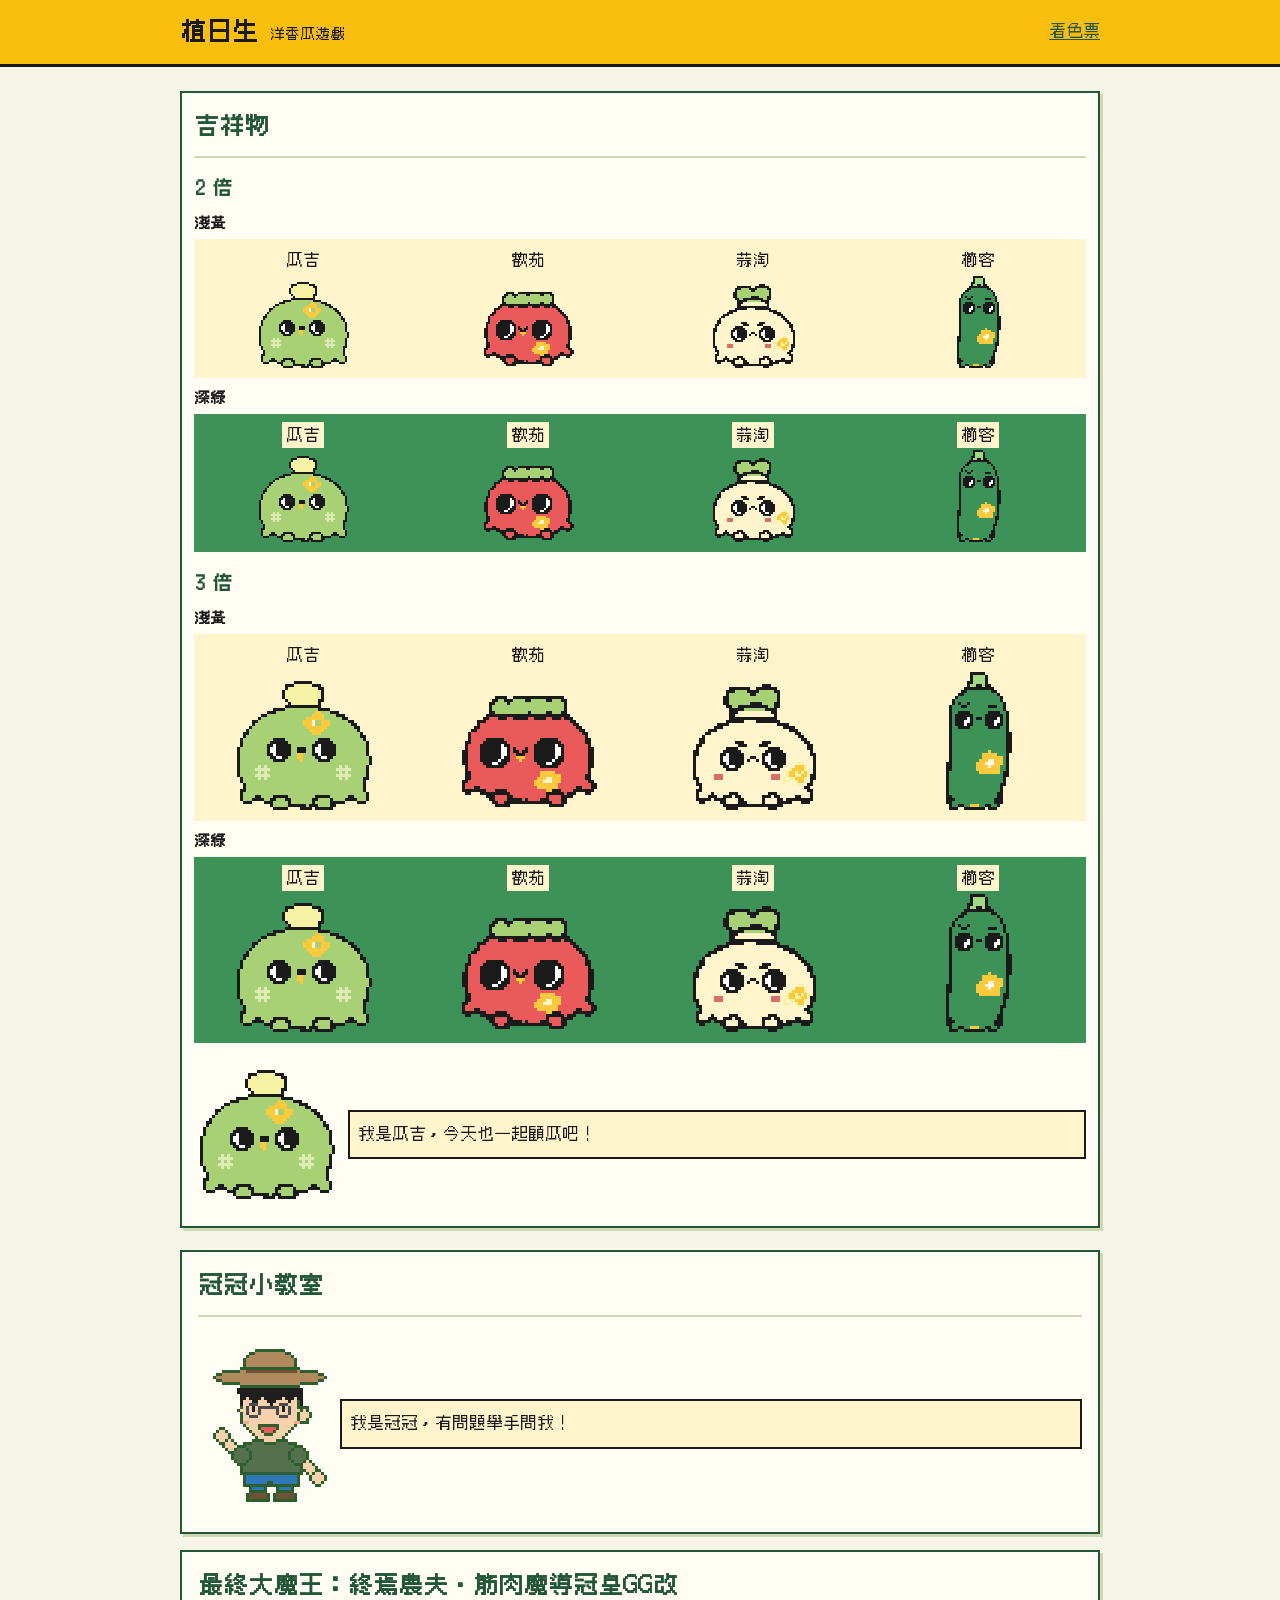
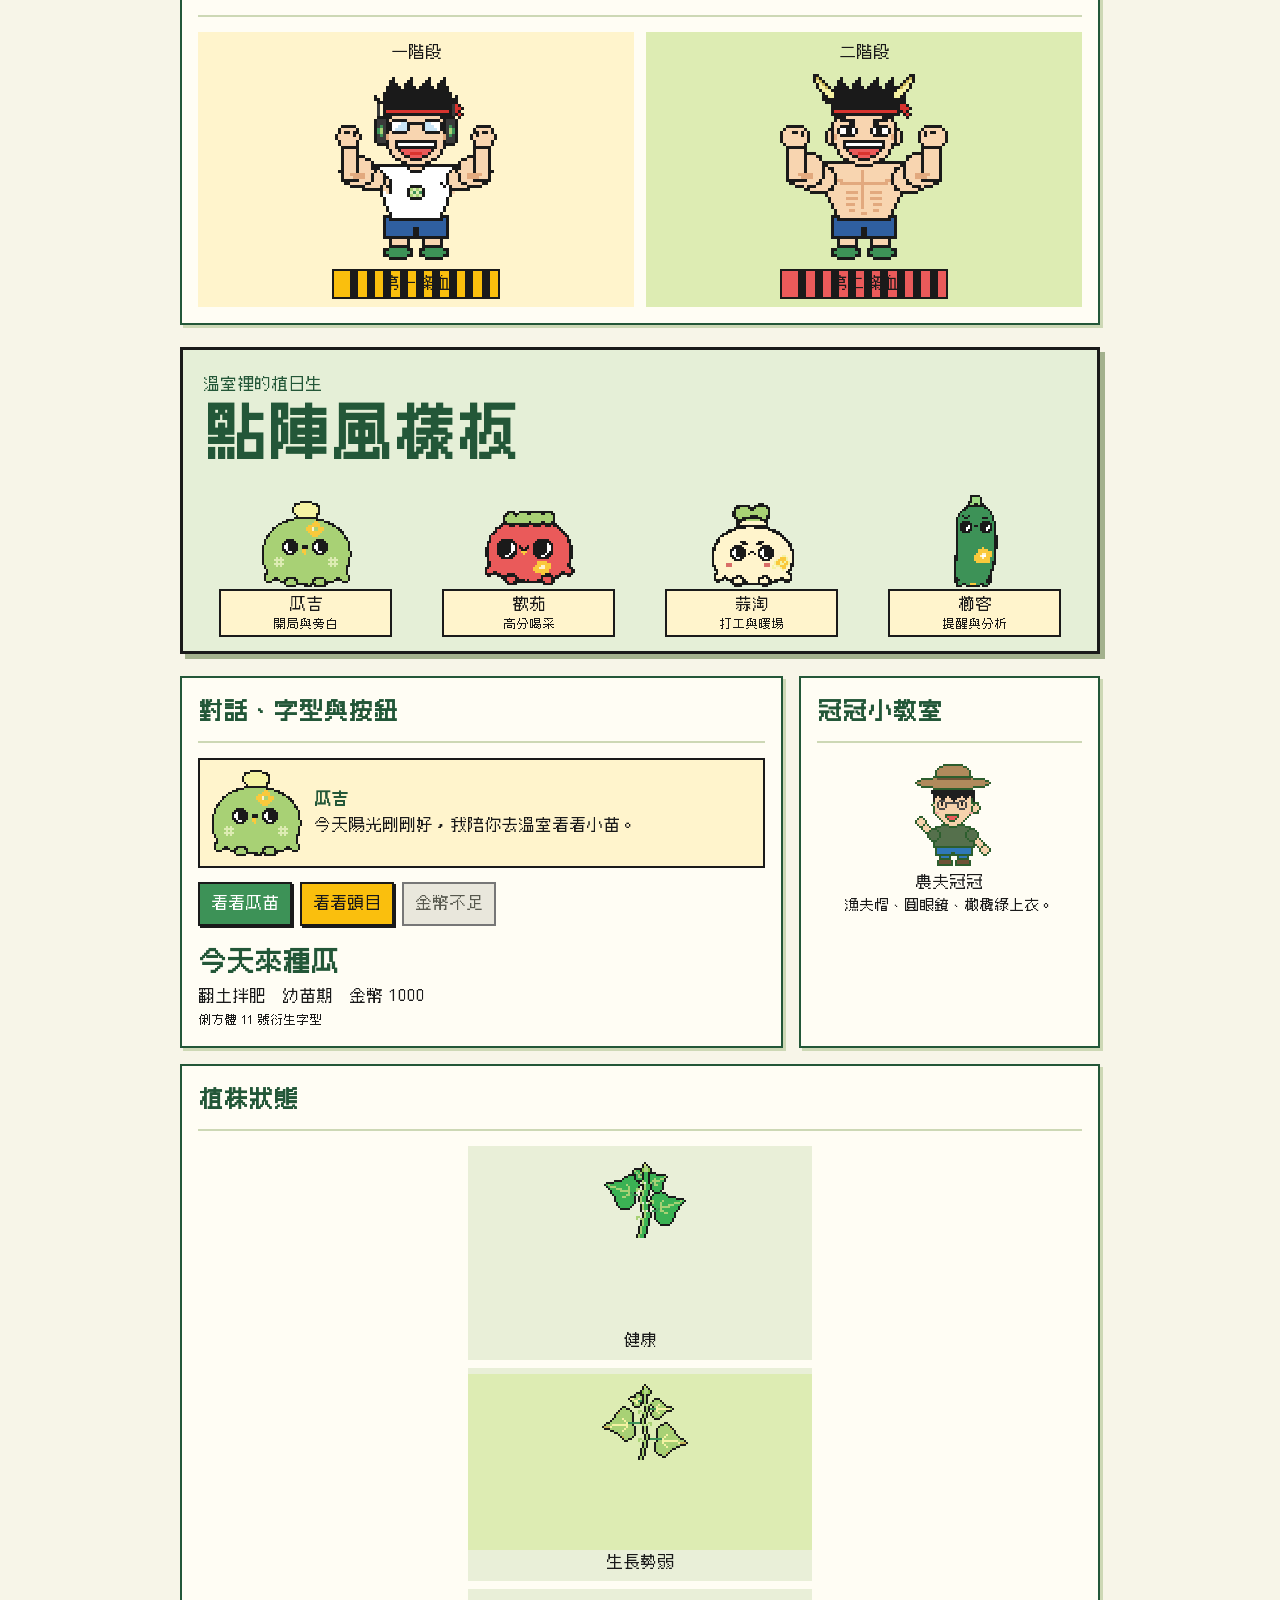
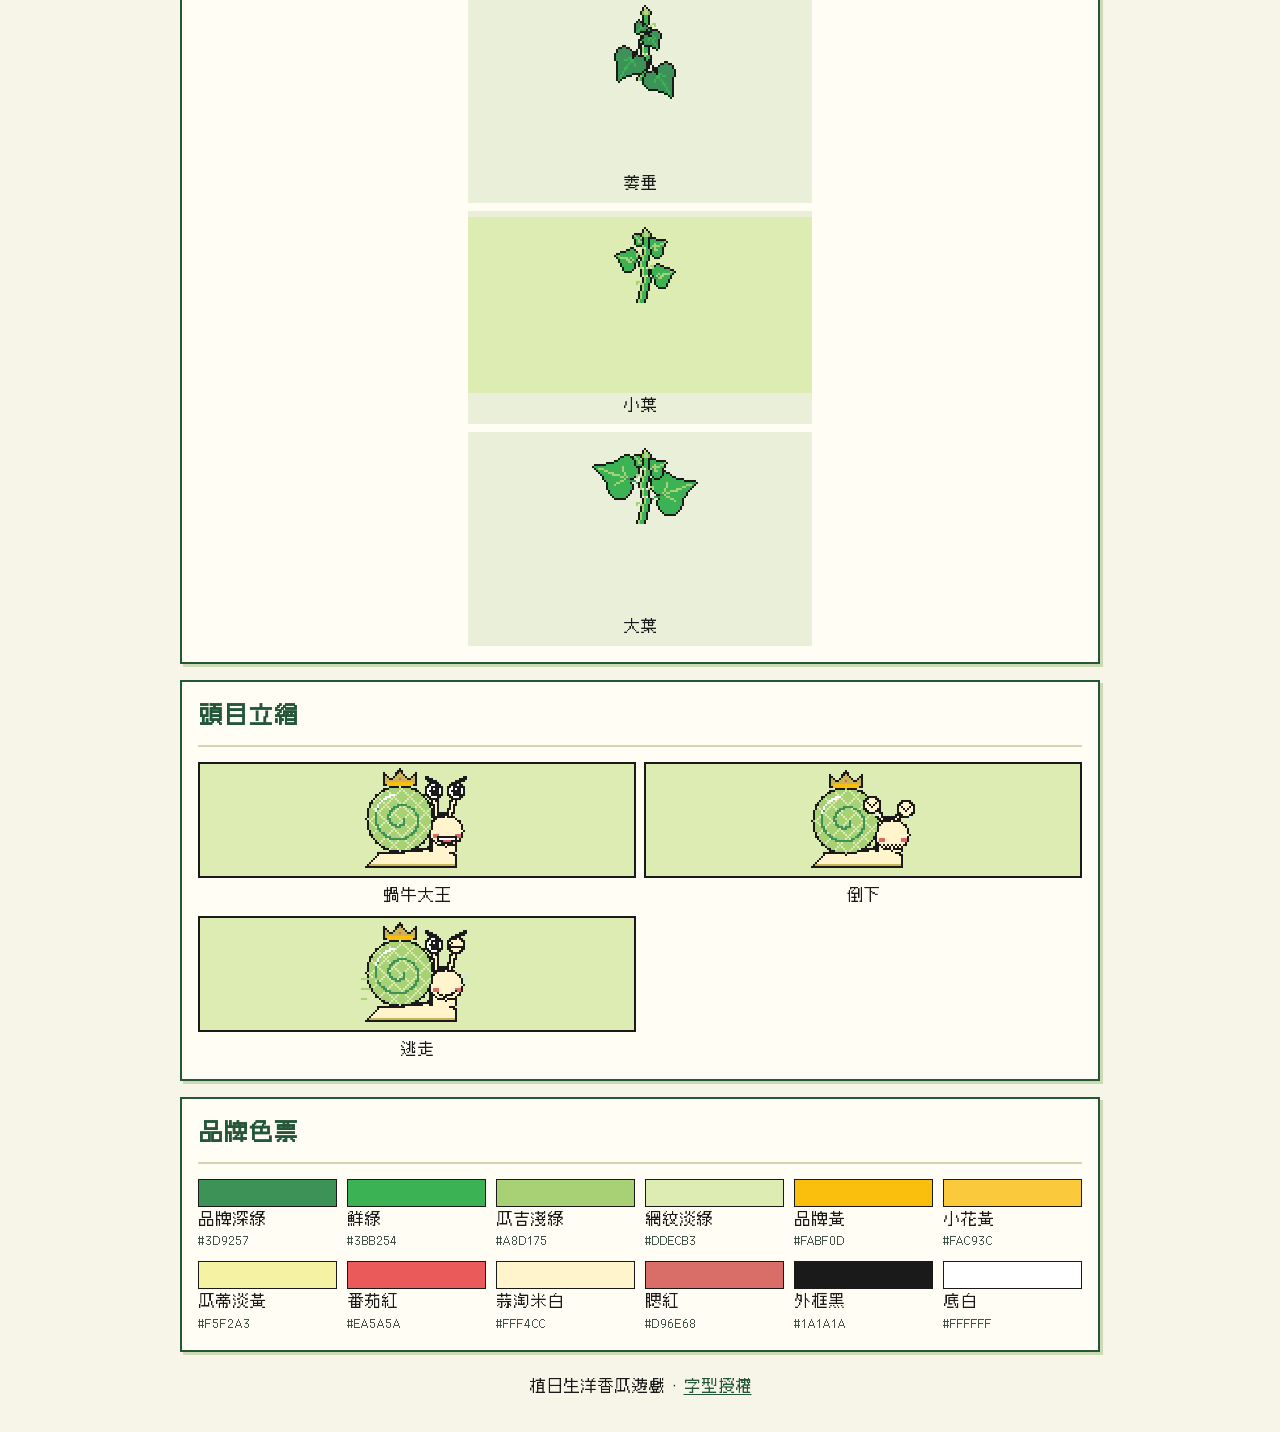
==== art-install/art-test.html @ ba016df8 "安裝三關試玩點陣美術與 UI 代號：ST-0／1／3／5、B-1、C-6、4-B、5-B、階段關卡第 94／98～110 列。 新增暫定值：小葉 <0.85、大葉 >1.1，展示結果節位為第 11～1" ====
<!doctype html>
<html lang="zh-Hant">
<head>
<meta charset="utf-8">
<meta name="viewport" content="width=device-width, initial-scale=1">
<title>植日生｜點陣風樣板</title>
<link rel="stylesheet" href="art-test.css?v=art-install-1">
<script src="gameData.js?v=art-install-1" defer></script>
<script src="plants.js?v=art-install-1" defer></script>
<script src="snail.js?v=art-install-1" defer></script>
<script src="plant.js?v=art-install-1" defer></script>
<script src="mascots.js?v=art-install-1" defer></script>
<script src="guanguan.js?v=art-install-1" defer></script>
<script src="boss.js?v=art-install-1" defer></script>
</head>
<body>
<header class="top"><div><strong>植日生</strong><span>洋香瓜遊戲</span></div><a href="#palette">看色票</a></header>
<main>
<section class="panel mascots" aria-labelledby="mascots-title">
<h2 id="mascots-title">吉祥物</h2>
<section class="mascot-scale" aria-labelledby="mascot-scale-2">
<h3 id="mascot-scale-2">2 倍</h3>
<h4>淺黃</h4>
<div class="mascot-row mascot-light" style="--mascot-row-height:96px">
<figure><figcaption>瓜吉</figcaption><canvas width="48" height="45" data-mascot="guaji" style="--mascot-width:96px;--mascot-height:90px" aria-hidden="true"></canvas></figure>
<figure><figcaption>歡茄</figcaption><canvas width="48" height="41" data-mascot="tomato" style="--mascot-width:96px;--mascot-height:82px" aria-hidden="true"></canvas></figure>
<figure><figcaption>蒜淘</figcaption><canvas width="48" height="45" data-mascot="garlic" style="--mascot-width:96px;--mascot-height:90px" aria-hidden="true"></canvas></figure>
<figure><figcaption>櫛客</figcaption><canvas width="25" height="48" data-mascot="zucchini" style="--mascot-width:50px;--mascot-height:96px" aria-hidden="true"></canvas></figure>
</div>
<h4>深綠</h4>
<div class="mascot-row mascot-green" style="--mascot-row-height:96px">
<figure><figcaption>瓜吉</figcaption><canvas width="48" height="45" data-mascot="guaji" style="--mascot-width:96px;--mascot-height:90px" aria-hidden="true"></canvas></figure>
<figure><figcaption>歡茄</figcaption><canvas width="48" height="41" data-mascot="tomato" style="--mascot-width:96px;--mascot-height:82px" aria-hidden="true"></canvas></figure>
<figure><figcaption>蒜淘</figcaption><canvas width="48" height="45" data-mascot="garlic" style="--mascot-width:96px;--mascot-height:90px" aria-hidden="true"></canvas></figure>
<figure><figcaption>櫛客</figcaption><canvas width="25" height="48" data-mascot="zucchini" style="--mascot-width:50px;--mascot-height:96px" aria-hidden="true"></canvas></figure>
</div>
</section>
<section class="mascot-scale" aria-labelledby="mascot-scale-3">
<h3 id="mascot-scale-3">3 倍</h3>
<h4>淺黃</h4>
<div class="mascot-row mascot-light" style="--mascot-row-height:144px">
<figure><figcaption>瓜吉</figcaption><canvas width="48" height="45" data-mascot="guaji" style="--mascot-width:144px;--mascot-height:135px" aria-hidden="true"></canvas></figure>
<figure><figcaption>歡茄</figcaption><canvas width="48" height="41" data-mascot="tomato" style="--mascot-width:144px;--mascot-height:123px" aria-hidden="true"></canvas></figure>
<figure><figcaption>蒜淘</figcaption><canvas width="48" height="45" data-mascot="garlic" style="--mascot-width:144px;--mascot-height:135px" aria-hidden="true"></canvas></figure>
<figure><figcaption>櫛客</figcaption><canvas width="25" height="48" data-mascot="zucchini" style="--mascot-width:75px;--mascot-height:144px" aria-hidden="true"></canvas></figure>
</div>
<h4>深綠</h4>
<div class="mascot-row mascot-green" style="--mascot-row-height:144px">
<figure><figcaption>瓜吉</figcaption><canvas width="48" height="45" data-mascot="guaji" style="--mascot-width:144px;--mascot-height:135px" aria-hidden="true"></canvas></figure>
<figure><figcaption>歡茄</figcaption><canvas width="48" height="41" data-mascot="tomato" style="--mascot-width:144px;--mascot-height:123px" aria-hidden="true"></canvas></figure>
<figure><figcaption>蒜淘</figcaption><canvas width="48" height="45" data-mascot="garlic" style="--mascot-width:144px;--mascot-height:135px" aria-hidden="true"></canvas></figure>
<figure><figcaption>櫛客</figcaption><canvas width="25" height="48" data-mascot="zucchini" style="--mascot-width:75px;--mascot-height:144px" aria-hidden="true"></canvas></figure>
</div>
</section>
<div class="mascot-dialogue">
<canvas width="48" height="45" data-mascot="guaji" style="--mascot-width:144px;--mascot-height:135px" aria-hidden="true"></canvas>
<p>我是瓜吉，今天也一起顧瓜吧！</p>
</div>
</section>
<section class="panel guanguan-demo" aria-labelledby="guanguan-demo-title">
<h2 id="guanguan-demo-title">冠冠小教室</h2>
<div class="mascot-dialogue">
<canvas width="44" height="56" data-guanguan aria-hidden="true"></canvas>
<p>我是冠冠，有問題舉手問我！</p>
</div>
</section>
<section class="panel boss-demo" aria-labelledby="boss-demo-title">
<h2 id="boss-demo-title">最終大魔王：終焉農夫・筋肉魔導冠皇GG改</h2>
<div class="boss-demo-grid">
<figure>
<figcaption>一階段</figcaption>
<canvas width="56" height="64" data-boss-gg="1" aria-hidden="true"></canvas>
<div class="boss-demo-hp"><span>第一條血</span></div>
</figure>
<figure>
<figcaption>二階段</figcaption>
<canvas width="56" height="64" data-boss-gg="2" aria-hidden="true"></canvas>
<div class="boss-demo-hp"><span>第二條血</span></div>
</figure>
</div>
</section>
<section class="hero" aria-labelledby="title">
<div class="hero-copy"><p class="kicker">溫室裡的植日生</p><h1 id="title">點陣風樣板</h1></div>

<div class="lineup" aria-label="四位角色">
<figure><canvas data-mascot="guaji" class="sample-mascot" aria-hidden="true"></canvas><figcaption>瓜吉<small>開局與旁白</small></figcaption></figure>
<figure><canvas data-mascot="tomato" class="sample-mascot" aria-hidden="true"></canvas><figcaption>歡茄<small>高分喝采</small></figcaption></figure>
<figure><canvas data-mascot="garlic" class="sample-mascot" aria-hidden="true"></canvas><figcaption>蒜淘<small>打工與暖場</small></figcaption></figure>
<figure><canvas data-mascot="zucchini" class="sample-mascot" aria-hidden="true"></canvas><figcaption>櫛客<small>提醒與分析</small></figcaption></figure>
</div>
</section>
<div class="grid">
<section class="panel" aria-labelledby="dialog-title"><h2 id="dialog-title">對話、字型與按鈕</h2>
<div class="speech"><canvas data-mascot="guaji" class="sample-mascot" aria-hidden="true"></canvas><div><strong>瓜吉</strong><p>今天陽光剛剛好，我陪你去溫室看看小苗。</p></div></div>
<div class="controls"><a class="button primary" href="#plants">看看瓜苗</a><a class="button secondary" href="#bosses">看看頭目</a><button type="button" disabled>金幣不足</button></div>
<div class="type"><strong>今天來種瓜</strong><span>翻土拌肥　幼苗期　金幣 1000</span><small>俐方體 11 號衍生字型</small></div>
</section>
<section class="panel teacher"><h2>冠冠小教室</h2><figure><canvas data-guanguan class="sample-teacher" aria-hidden="true"></canvas><figcaption>農夫冠冠</figcaption></figure><p>漁夫帽、圓眼鏡、橄欖綠上衣。</p></section>
</div>
<section class="panel" id="plants"><h2>植株狀態</h2>
<div class="examples plants">
<figure><canvas data-sample-plant="healthy" aria-hidden="true"></canvas><figcaption>健康</figcaption></figure>
<figure><canvas data-sample-plant="weak" aria-hidden="true"></canvas><figcaption>生長勢弱</figcaption></figure>
<figure><canvas data-sample-plant="droop" aria-hidden="true"></canvas><figcaption>萎垂</figcaption></figure>
<figure><canvas data-sample-plant="smallLeaf" aria-hidden="true"></canvas><figcaption>小葉</figcaption></figure>
<figure><canvas data-sample-plant="largeLeaf" aria-hidden="true"></canvas><figcaption>大葉</figcaption></figure>
</div></section>
<section class="panel" id="bosses"><h2>頭目立繪</h2>
<div class="examples bosses">
<figure><div class="portrait snail"><canvas width="56" height="56" data-snail="normal" aria-hidden="true"></canvas></div><figcaption>蝸牛大王</figcaption></figure>
<figure><div class="portrait snail"><canvas width="56" height="56" data-snail="defeated" aria-hidden="true"></canvas></div><figcaption>倒下</figcaption></figure>
<figure><div class="portrait snail"><canvas width="56" height="56" data-snail="fled" aria-hidden="true"></canvas></div><figcaption>逃走</figcaption></figure>
</div></section>
<section class="panel" id="palette"><h2>品牌色票</h2><ul class="swatches">
<li><i style="--swatch:#3D9257"></i><span>品牌深綠</span><small>#3D9257</small></li>
<li><i style="--swatch:#3BB254"></i><span>鮮綠</span><small>#3BB254</small></li>
<li><i style="--swatch:#A8D175"></i><span>瓜吉淺綠</span><small>#A8D175</small></li>
<li><i style="--swatch:#DDECB3"></i><span>網紋淡綠</span><small>#DDECB3</small></li>
<li><i style="--swatch:#FABF0D"></i><span>品牌黃</span><small>#FABF0D</small></li>
<li><i style="--swatch:#FAC93C"></i><span>小花黃</span><small>#FAC93C</small></li>
<li><i style="--swatch:#F5F2A3"></i><span>瓜蒂淡黃</span><small>#F5F2A3</small></li>
<li><i style="--swatch:#EA5A5A"></i><span>番茄紅</span><small>#EA5A5A</small></li>
<li><i style="--swatch:#FFF4CC"></i><span>蒜淘米白</span><small>#FFF4CC</small></li>
<li><i style="--swatch:#D96E68"></i><span>腮紅</span><small>#D96E68</small></li>
<li><i style="--swatch:#1A1A1A"></i><span>外框黑</span><small>#1A1A1A</small></li>
<li><i style="--swatch:#FFFFFF"></i><span>底白</span><small>#FFFFFF</small></li>
</ul></section>
<footer>植日生洋香瓜遊戲 · <a href="art-font-OFL.txt">字型授權</a></footer>
</main>
<script>
document.addEventListener("DOMContentLoaded", () => {
  for (const canvas of document.querySelectorAll("[data-mascot]")) {
    drawMascot(canvas, canvas.dataset.mascot);
  }
  for (const canvas of document.querySelectorAll("[data-guanguan]")) drawGuanguan(canvas);
  const sample={leaves:4,leafSize:1,stage:1,root:60,vigor:50,cap:70};
  const states={healthy:{},weak:{vigor:17},droop:{root:20},smallLeaf:{leafSize:.8},largeLeaf:{leafSize:1.15}};
  for (const marker of document.querySelectorAll("[data-sample-plant]")) {
    const wrapper=document.createElement("div");
    wrapper.innerHTML=StageArt.plant({...sample,...states[marker.dataset.samplePlant]});
    marker.replaceWith(wrapper);
  }
  StageArt.mount(document);
  for (const canvas of document.querySelectorAll("[data-boss-gg]")) {
    drawBossGG(canvas, Number(canvas.dataset.bossGg));
  }
});
</script>
</body>
</html>
---- art-install/art-test.css ----
@font-face{font-family:"Zhirisheng Pixel";src:url("art-font.woff2?v=art-install-1") format("woff2");font-display:swap}
:root{color-scheme:light;--ink:#1a1a1a;--deep:#235738;--green:#3d9257;--yellow:#fabf0d;--canvas:#f7f5e8;--rule:#cdd8b5}
*{box-sizing:border-box}
html{background:var(--canvas);color:var(--ink)}
body{margin:0;font:16px/1.6 "Zhirisheng Pixel",system-ui,sans-serif}
a{color:var(--deep);text-underline-offset:4px}
.top{background:var(--yellow);border-bottom:3px solid var(--ink);display:flex;align-items:center;justify-content:space-between;padding:10px max(16px,calc((100% - 920px)/2));gap:12px}
.top strong{font-size:24px;margin-right:12px}.top span{font-size:14px}.top a{white-space:nowrap;min-height:44px;display:grid;place-items:center}
main{max-width:948px;margin:auto;padding:24px 14px}
h1,h2,p,figure{margin:0}
h1{font-size:clamp(30px,6vw,58px);line-height:1.15}
h2{font-size:23px;color:var(--deep);padding-bottom:10px;border-bottom:2px solid var(--rule);margin-bottom:15px}
.hero{position:relative;isolation:isolate;overflow:hidden;border:3px solid var(--ink);background:#e5efd7;box-shadow:5px 5px 0 #a3b18d}
.hero-copy{padding:22px 20px 0;position:relative;z-index:1;color:var(--deep)}
.kicker{margin-bottom:4px}
canvas{display:block;image-rendering:pixelated;width:96px;height:96px;margin:auto}
.scene{position:absolute;z-index:-1;left:50%;bottom:54px;width:960px;height:252px;transform:translateX(-50%)}
.lineup{display:grid;grid-template-columns:repeat(4,minmax(0,1fr));gap:6px;padding:25px 14px 14px;align-items:end}
.lineup figure{display:grid;justify-items:center;text-align:center}
.lineup figcaption{background:#fff4cc;border:2px solid var(--ink);min-width:80%;padding:3px 1px;line-height:1.35}
small{display:block;font-size:12px}
.grid{display:grid;grid-template-columns:minmax(0,2fr) minmax(0,1fr);gap:16px;margin-top:22px}
.panel{background:#fffdf4;border:2px solid var(--deep);padding:16px;margin-top:16px;box-shadow:3px 3px 0 var(--rule)}
.grid .panel{margin-top:0}
.speech{display:grid;grid-template-columns:64px 1fr;gap:10px;align-items:center;border:2px solid var(--ink);background:#fff4cc;padding:8px;margin-bottom:14px}
.speech canvas{width:64px;height:64px}
.speech strong,.type strong{color:var(--deep)}
.controls{display:flex;flex-wrap:wrap;gap:8px}
.button,button{font:inherit;padding:6px 11px;border:2px solid var(--ink);min-height:44px;color:var(--ink);display:inline-grid;place-items:center;text-decoration:none;box-shadow:2px 2px 0 var(--ink);touch-action:manipulation}
.primary{background:var(--green);color:#fff}.secondary{background:var(--yellow)}
button:disabled{background:#e9e7dc;color:#57584e;border-color:#777;box-shadow:none}
.button:active{translate:2px 2px;box-shadow:none}.button:focus-visible,a:focus-visible{outline:3px solid var(--deep);outline-offset:3px}
.type{display:grid;gap:1px;margin-top:16px}.type strong{font-size:26px}.teacher{text-align:center}.teacher h2{text-align:left}
.teacher p{font-size:14px}
.examples{display:grid;gap:8px;text-align:center}.plants{grid-template-columns:repeat(5,minmax(0,1fr))}
.plants figure{background:#e9efd8;padding:6px 0}
.bosses{grid-template-columns:1fr 1fr}.portrait{background:#ddecb3;border:2px solid var(--ink);margin-bottom:5px}.portrait.harvest{background:#fff4cc}
.portrait canvas{width:192px;height:192px}
.swatches{display:grid;grid-template-columns:repeat(6,minmax(0,1fr));gap:10px;list-style:none;margin:0;padding:0}
.swatches i{height:28px;display:block;background:var(--swatch);border:1px solid var(--ink)}
.swatches small{color:#415448}
footer{text-align:center;margin:22px 0 8px}
@media(max-width:680px){.scene{width:640px;height:168px;bottom:45px}.lineup canvas,.plants canvas{width:64px;height:64px}.grid{grid-template-columns:1fr}.portrait canvas{width:128px;height:128px}.swatches{grid-template-columns:repeat(3,minmax(0,1fr))}.plants{grid-template-columns:repeat(3,minmax(0,1fr))}.top span{font-size:12px}}

/* 吉祥物第四版。畫布尺寸由各圖原生格數的整數倍指定。 */
.mascots{margin-top:0;margin-bottom:22px;padding-inline:12px}
.mascot-scale{margin:0 0 16px}
.mascot-scale h3{margin:0;font-size:19px;color:var(--deep)}
.mascot-scale h4{margin:8px 0 4px;font-size:15px}
.mascot-row{display:grid;grid-template-columns:repeat(4,minmax(0,1fr));gap:8px;padding-block:8px}
.mascot-light{background:#FFF4CC}
.mascot-green{background:#3D9257;color:#1A1A1A}
.mascot-row figure{display:grid;grid-template-rows:auto var(--mascot-row-height);justify-items:center;align-items:end;text-align:center}
.mascot-row figcaption{line-height:1.4;padding:2px 4px}
.mascot-green figcaption{background:#FFF4CC;color:#1A1A1A}
.mascots canvas[data-mascot]{display:block;width:var(--mascot-width);height:var(--mascot-height);max-width:none;margin:0;image-rendering:pixelated}
.mascot-dialogue{display:grid;grid-template-columns:144px minmax(0,1fr);align-items:center;gap:10px;padding:8px 0}
.mascot-dialogue p{border:2px solid #1A1A1A;border-radius:0;box-shadow:none;background:#FFF4CC;padding:10px 8px;overflow-wrap:anywhere}
@media(max-width:690px){.mascot-row{grid-template-columns:repeat(2,minmax(0,1fr))}}

/* 冠冠立繪維持 3 倍原生尺寸。 */
.guanguan-demo .mascot-dialogue{grid-template-columns:132px minmax(0,1fr)}
.guanguan-demo canvas{width:132px;height:168px;margin:0;image-rendering:pixelated}
.boss-demo{margin-bottom:22px}
.boss-demo-grid{display:grid;grid-template-columns:repeat(auto-fit,minmax(168px,1fr));gap:12px}
.boss-demo figure{display:grid;justify-items:center;align-content:start;text-align:center;gap:6px;min-width:0;background:#FFF4CC;padding-block:8px}
.boss-demo figure:nth-child(2){background:#DDECB3}
.boss-demo canvas{width:168px;height:192px;image-rendering:pixelated}
.boss-demo-hp{width:calc(100% - 12px);max-width:168px;min-height:26px;border:2px solid #1A1A1A;border-radius:0;background:#FABF0D;color:#1A1A1A;display:grid;place-items:center}
.boss-demo figure:nth-child(2) .boss-demo-hp{background:#EA5A5A}
@media(max-width:600px){.boss-demo{margin-inline:-10px;padding-inline:4px}.boss-demo h2{padding-inline:8px}.boss-demo-grid{gap:4px}}

/* 樣板沿用遊戲的點陣植株，格寬不足時可捲動查看。 */
.plants{grid-template-columns:repeat(auto-fit,minmax(170px,1fr))}
.plants figure .plant-frame{width:100%;height:176px;overflow:auto}
.plants figure .plant-pixels{width:320px;height:auto;max-width:none}
.plants figure:nth-child(2n) .plant-frame{background:#DDECB3}
.portrait canvas[data-snail]{width:112px;height:112px}
.sample-mascot{width:96px;height:auto}.sample-mascot[width="25"]{width:50px}
.speech .sample-mascot{width:96px;height:auto}.speech{grid-template-columns:96px 1fr}
.sample-teacher{width:88px;height:112px}
@media(max-width:680px){.lineup .sample-mascot{width:96px;height:auto}.lineup .sample-mascot[width="25"]{width:50px}.lineup{grid-template-columns:repeat(2,minmax(0,1fr))}}

.plants{grid-template-columns:1fr}.plants figure{width:min(100%,344px);justify-self:center}.plants figure .plant-pixels{margin:auto}.boss-demo-hp{position:relative}.boss-demo-hp span{z-index:1;background:inherit;padding:0 4px}.boss-demo-hp .divider{position:absolute;top:0;bottom:0;width:1px;background:#1A1A1A}
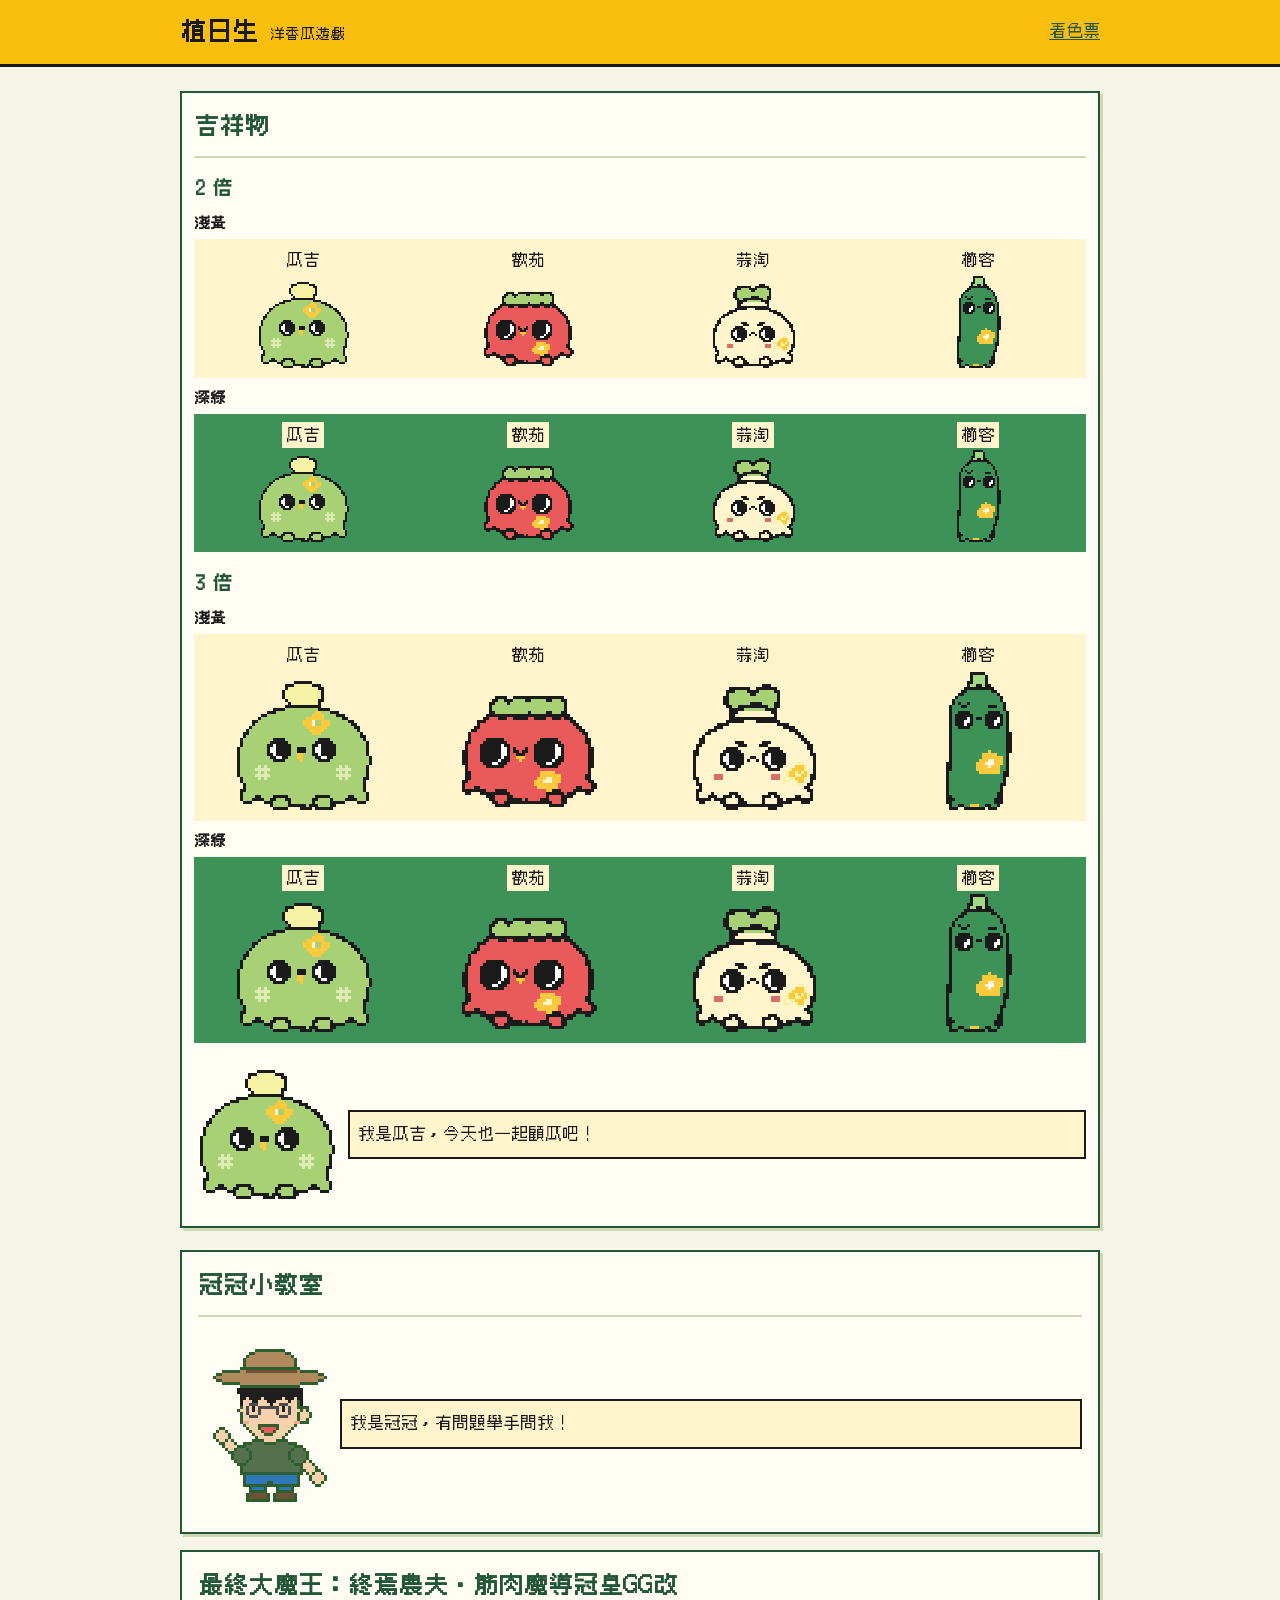
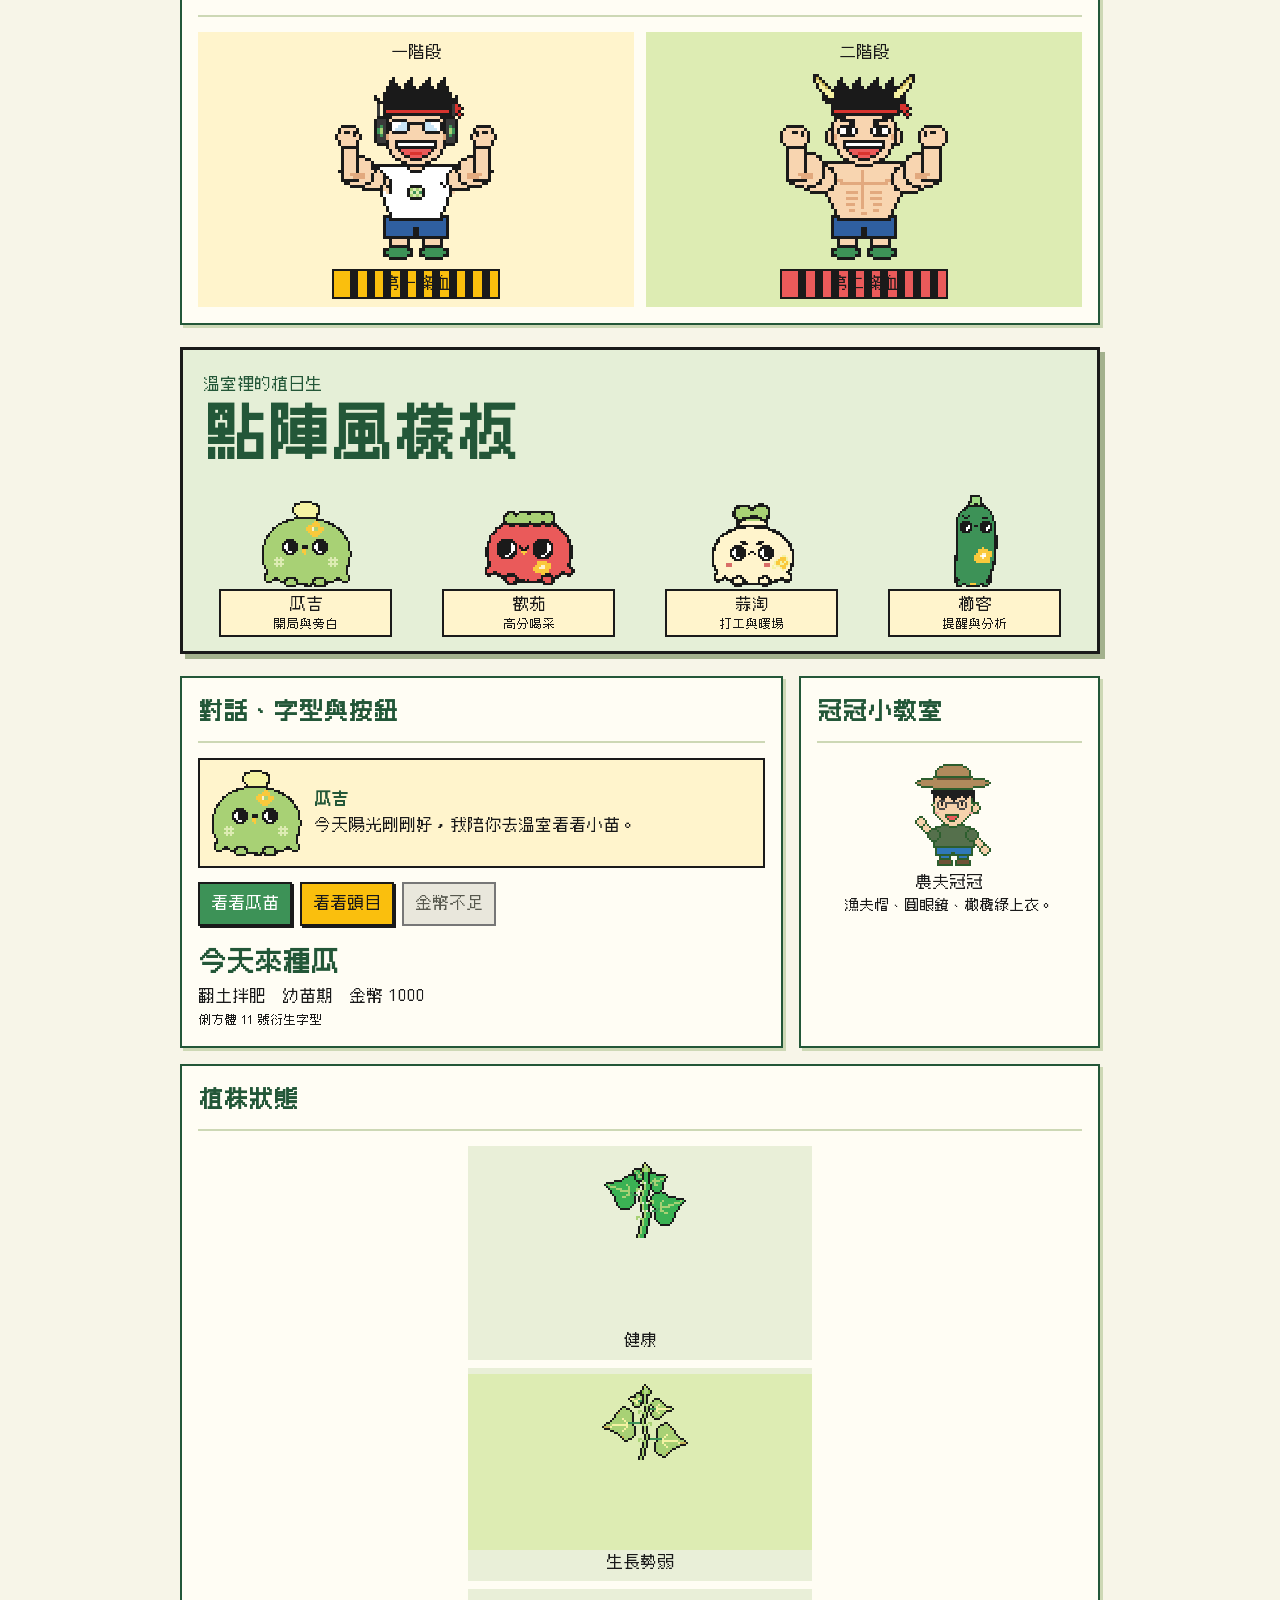
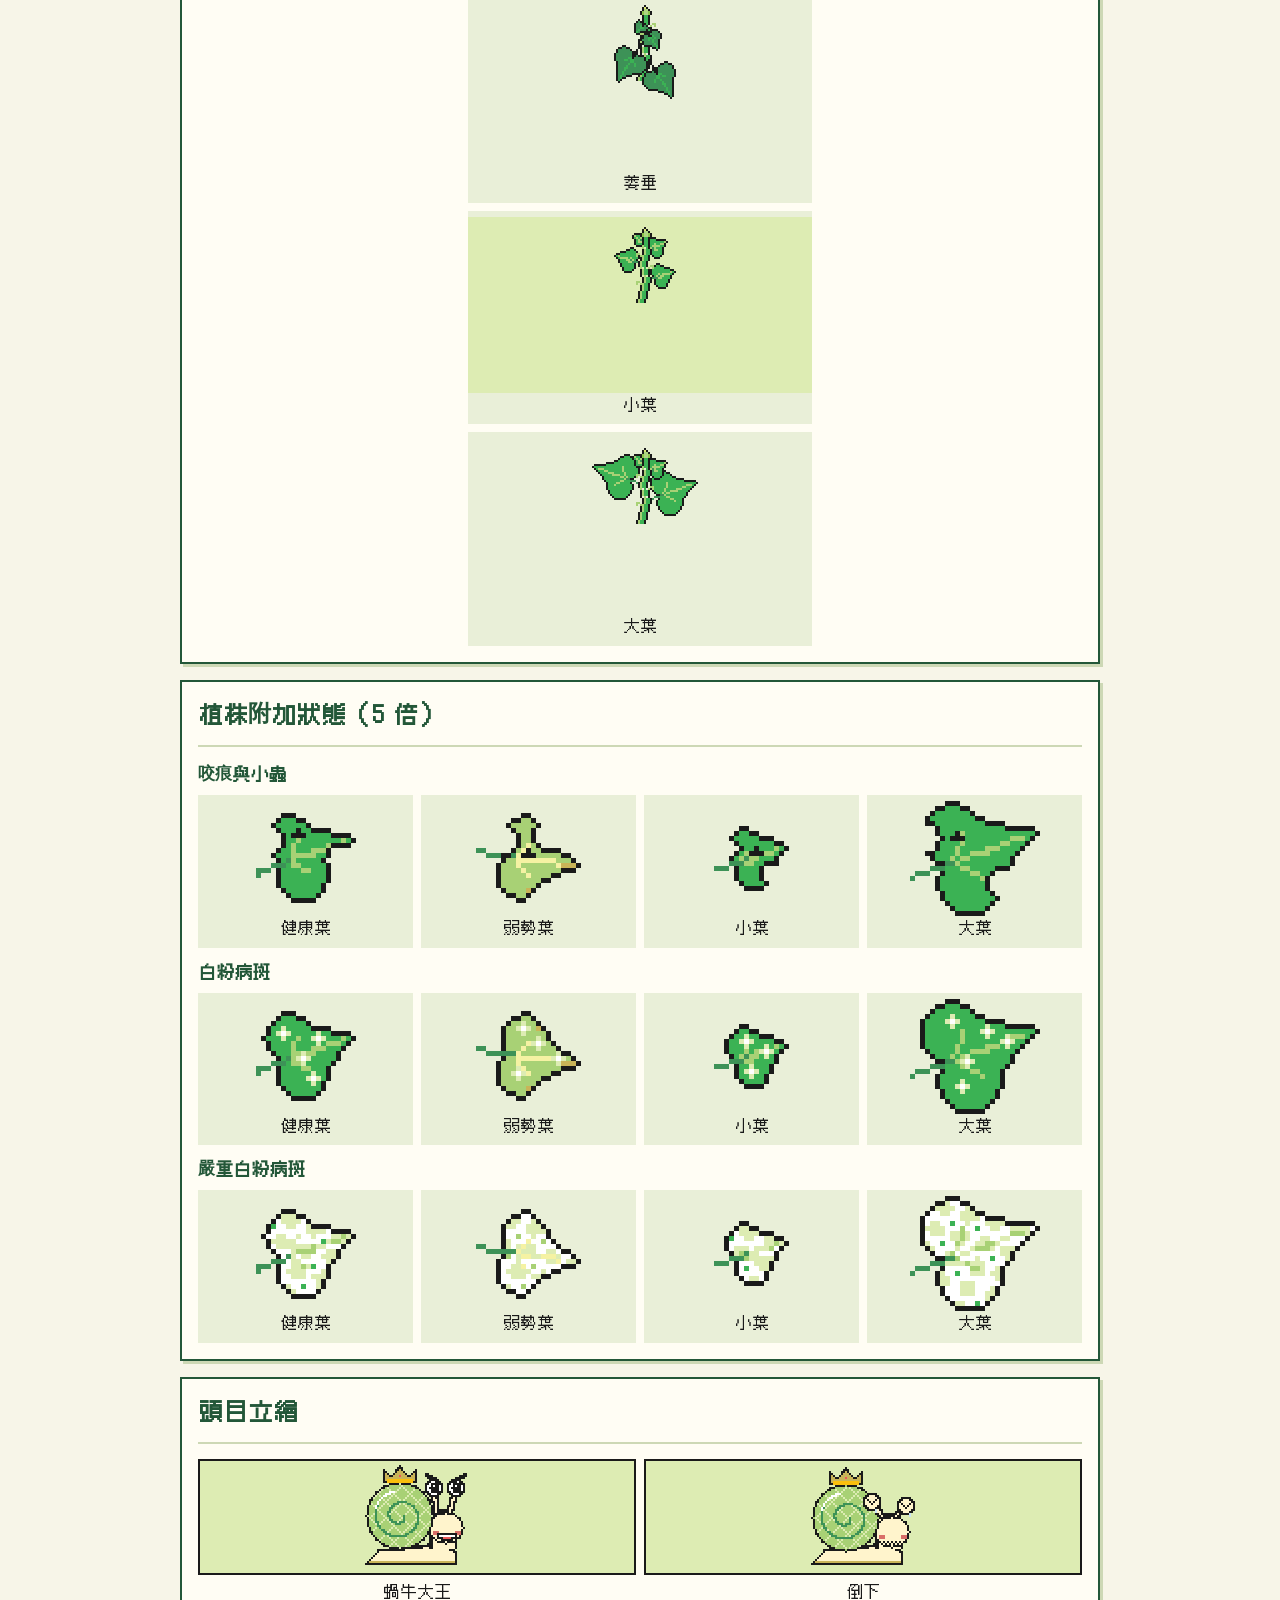
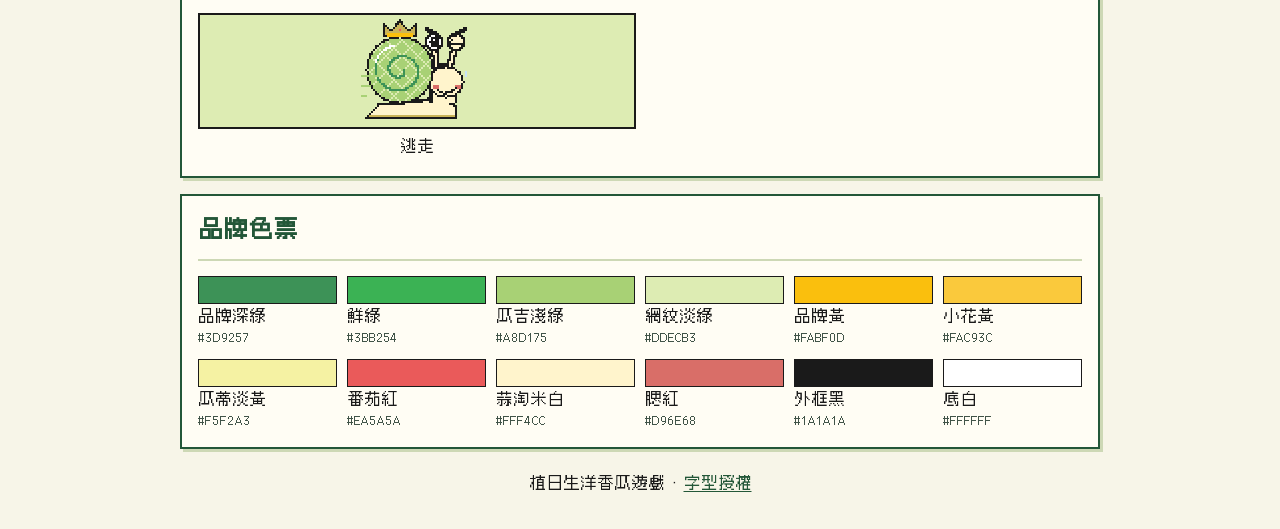
==== commit 821fa48f: "修整咬痕與白粉病葉片點陣圖" ====
--- a/art-install/art-test.html
+++ b/art-install/art-test.html
@@ -6,12 +6,35 @@
 <title>植日生｜點陣風樣板</title>
 <link rel="stylesheet" href="art-test.css?v=art-install-1">
 <script src="gameData.js?v=art-install-1" defer></script>
-<script src="plants.js?v=art-install-1" defer></script>
+<script src="plants.js?v=art-install-2" defer></script>
 <script src="snail.js?v=art-install-1" defer></script>
 <script src="plant.js?v=art-install-1" defer></script>
 <script src="mascots.js?v=art-install-1" defer></script>
 <script src="guanguan.js?v=art-install-1" defer></script>
 <script src="boss.js?v=art-install-1" defer></script>
+<style>
+#plant-extra h3 {
+  color: var(--deep);
+  font-size: 17px;
+  margin: 12px 0 6px;
+}
+.plant-extra-grid {
+  display: grid;
+  grid-template-columns: repeat(auto-fit, minmax(132px, 1fr));
+  gap: 8px;
+}
+.plant-extra-grid figure {
+  display: grid;
+  grid-template-rows: 115px auto;
+  place-items: center;
+  padding: 6px 0;
+  background: #e9efd8;
+  text-align: center;
+}
+.plant-extra-grid canvas {
+  image-rendering: pixelated;
+}
+</style>
 </head>
 <body>
 <header class="top"><div><strong>植日生</strong><span>洋香瓜遊戲</span></div><a href="#palette">看色票</a></header>
@@ -105,6 +128,15 @@
 <figure><canvas data-sample-plant="smallLeaf" aria-hidden="true"></canvas><figcaption>小葉</figcaption></figure>
 <figure><canvas data-sample-plant="largeLeaf" aria-hidden="true"></canvas><figcaption>大葉</figcaption></figure>
 </div></section>
+<section class="panel" id="plant-extra" aria-labelledby="plant-extra-title">
+<h2 id="plant-extra-title">植株附加狀態（5 倍）</h2>
+<h3>咬痕與小蟲</h3>
+<div class="plant-extra-grid" data-leaf-extra="bitten"></div>
+<h3>白粉病斑</h3>
+<div class="plant-extra-grid" data-leaf-extra="spotted"></div>
+<h3>嚴重白粉病斑</h3>
+<div class="plant-extra-grid" data-leaf-extra="spotted_severe"></div>
+</section>
 <section class="panel" id="bosses"><h2>頭目立繪</h2>
 <div class="examples bosses">
 <figure><div class="portrait snail"><canvas width="56" height="56" data-snail="normal" aria-hidden="true"></canvas></div><figcaption>蝸牛大王</figcaption></figure>
@@ -140,6 +172,21 @@
     wrapper.innerHTML=StageArt.plant({...sample,...states[marker.dataset.samplePlant]});
     marker.replaceWith(wrapper);
   }
+  const leafVariants = {healthy: "健康葉", weak: "弱勢葉", small: "小葉", large: "大葉"};
+  for (const grid of document.querySelectorAll("[data-leaf-extra]")) {
+    for (const [variant, label] of Object.entries(leafVariants)) {
+      const figure = document.createElement("figure");
+      const canvas = document.createElement("canvas");
+      canvas.setAttribute("aria-hidden", "true");
+      drawPlantSprite(canvas, PLANT_EXTRA[`leaf_${grid.dataset.leafExtra}_${variant}`]);
+      canvas.style.width = `${canvas.width * 5}px`;
+      canvas.style.height = `${canvas.height * 5}px`;
+      const caption = document.createElement("figcaption");
+      caption.textContent = label;
+      figure.append(canvas, caption);
+      grid.append(figure);
+    }
+  }
   StageArt.mount(document);
   for (const canvas of document.querySelectorAll("[data-boss-gg]")) {
     drawBossGG(canvas, Number(canvas.dataset.bossGg));
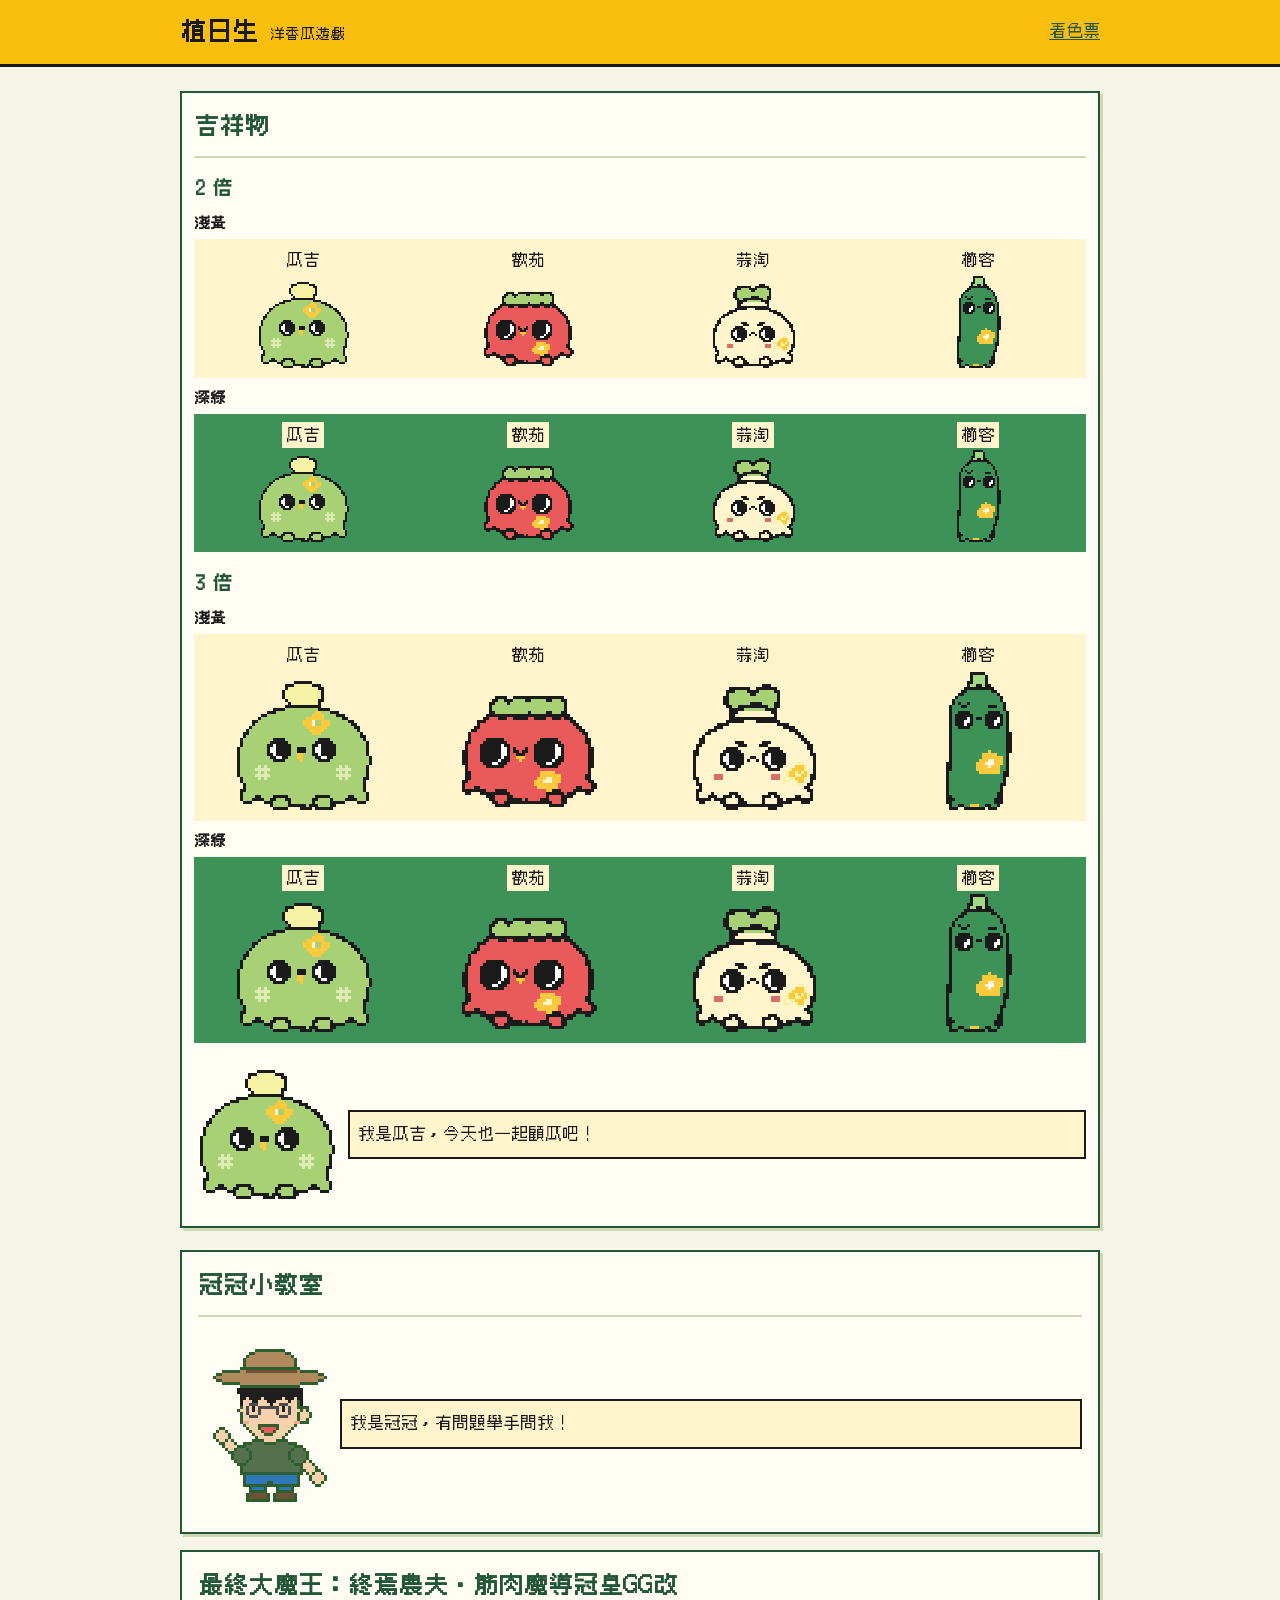
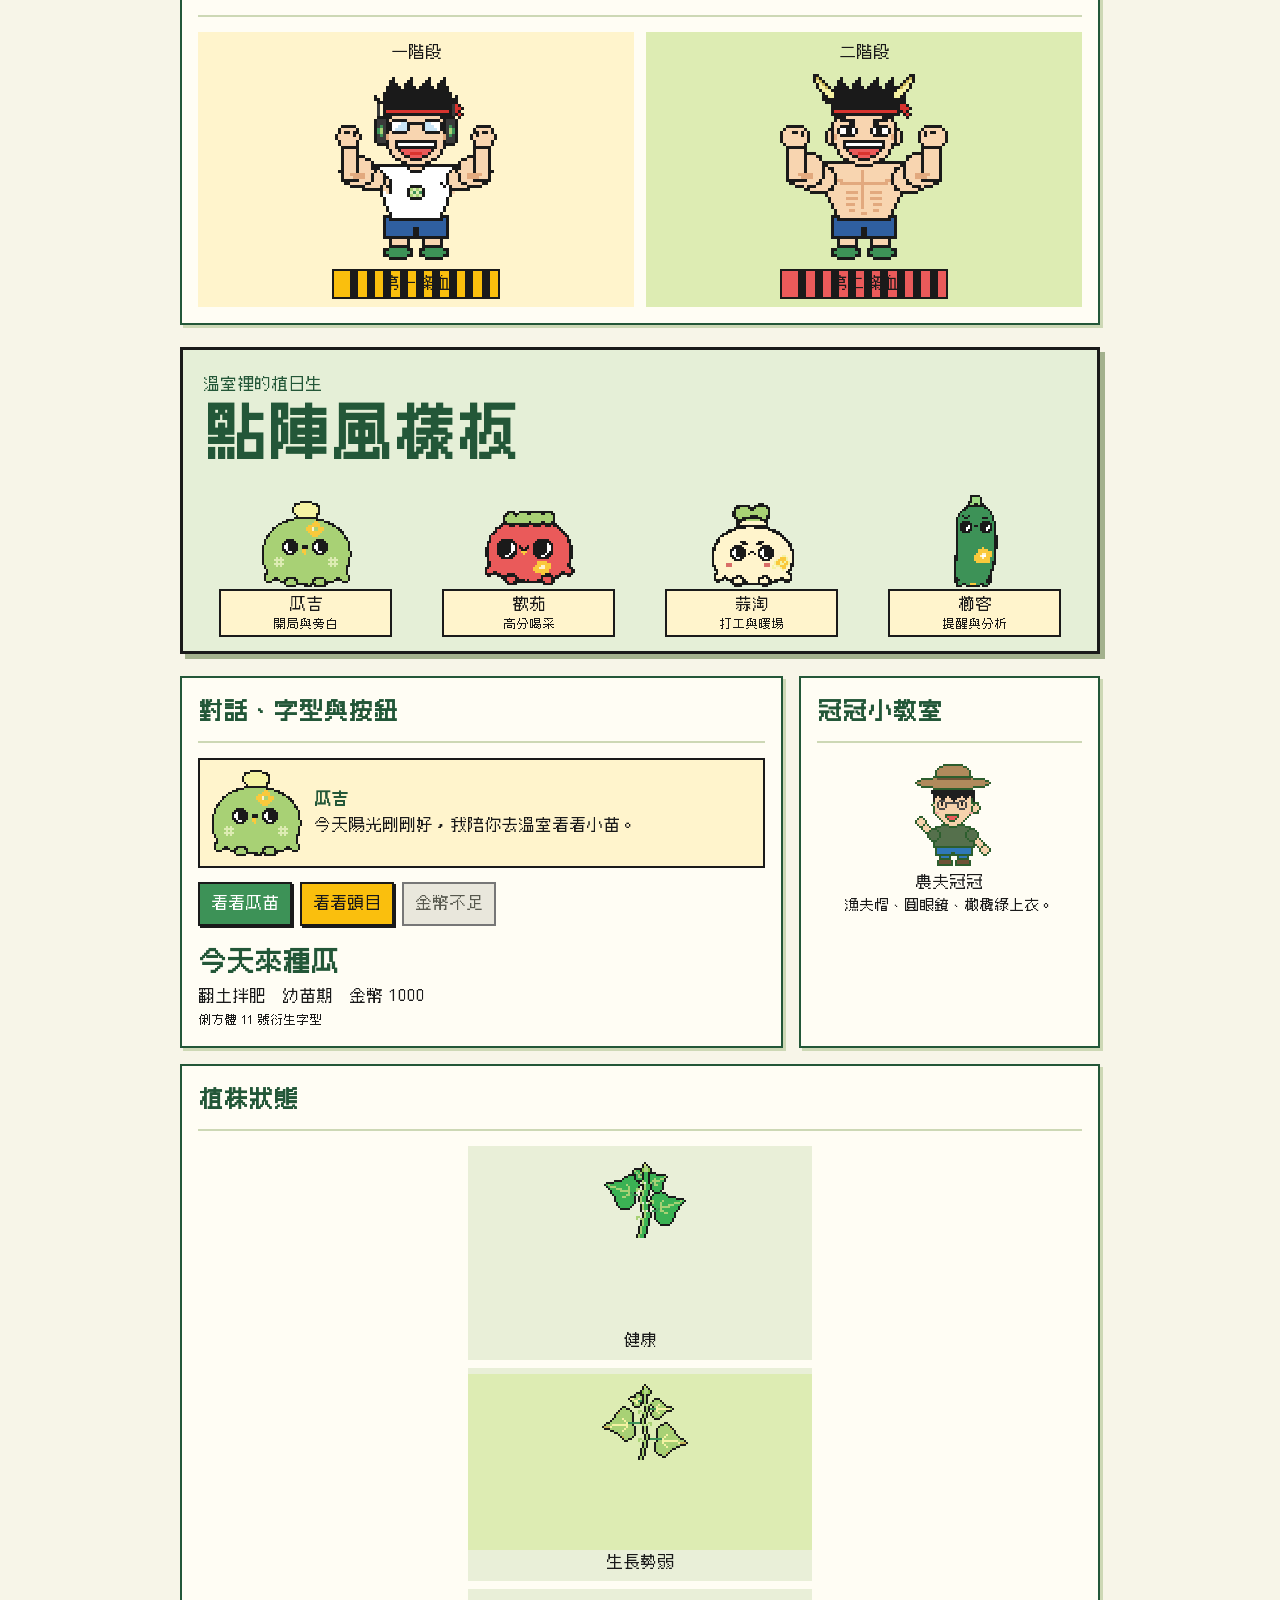
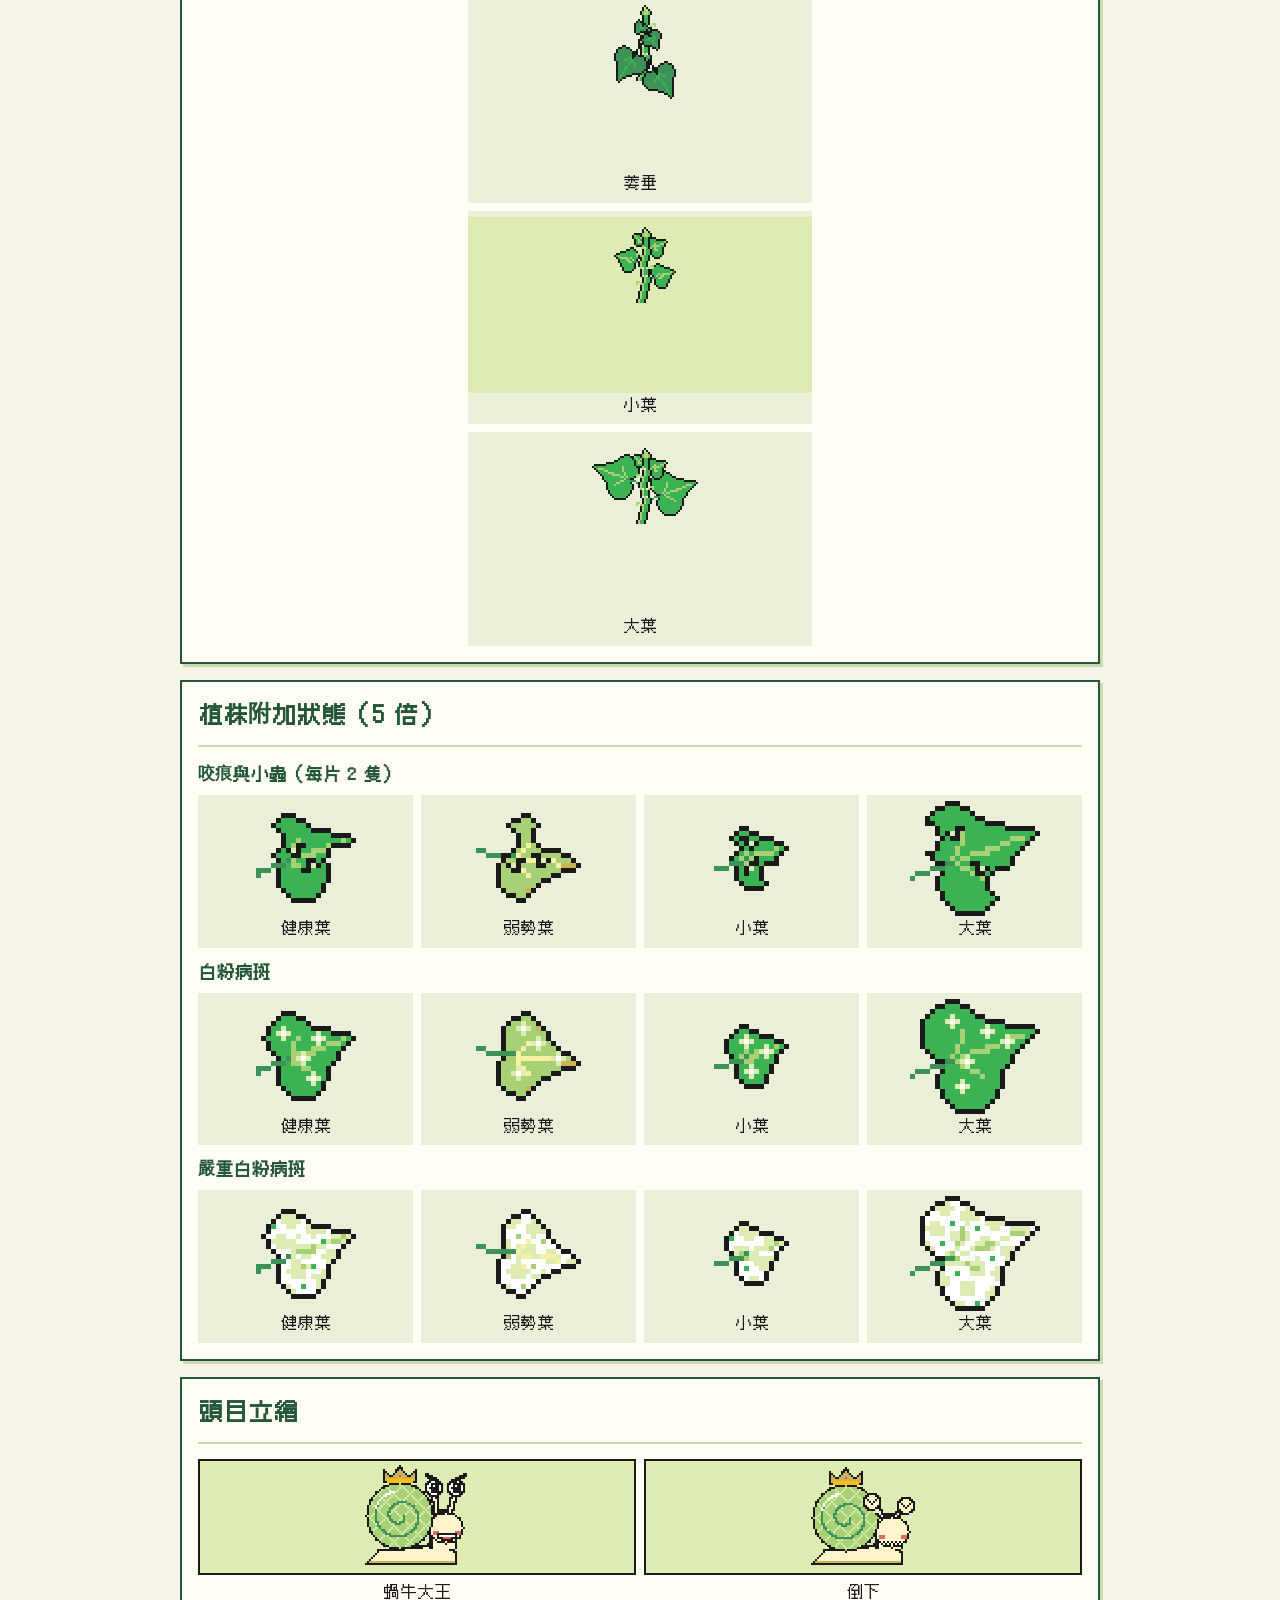
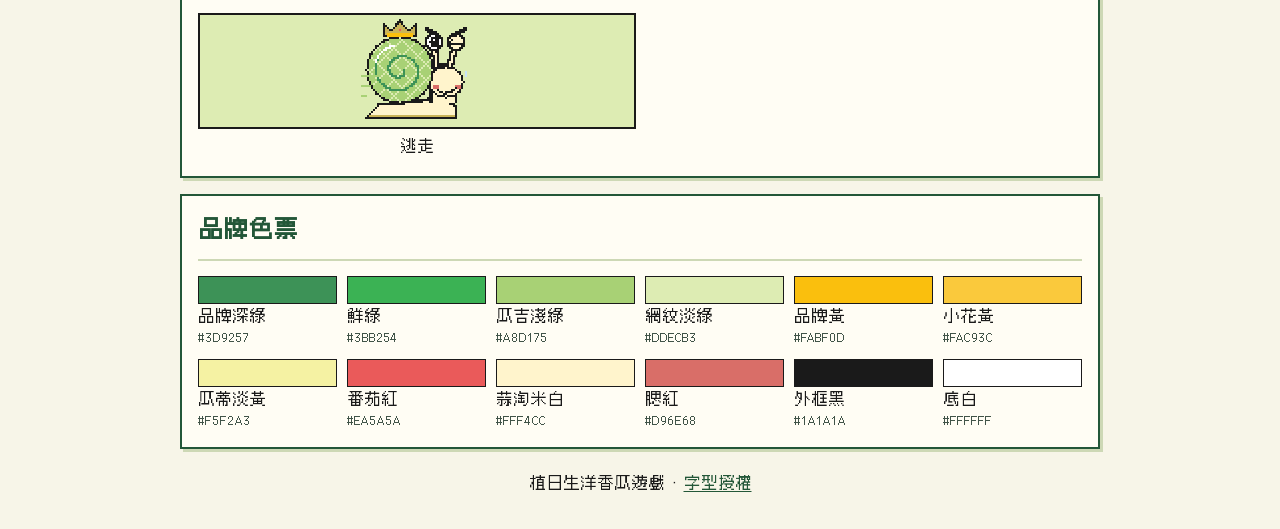
==== commit 8513deaa: "加大咬痕旁的小蟲並增加至每片兩隻" ====
--- a/art-install/art-test.html
+++ b/art-install/art-test.html
@@ -6,7 +6,7 @@
 <title>植日生｜點陣風樣板</title>
 <link rel="stylesheet" href="art-test.css?v=art-install-1">
 <script src="gameData.js?v=art-install-1" defer></script>
-<script src="plants.js?v=art-install-2" defer></script>
+<script src="plants.js?v=art-install-3" defer></script>
 <script src="snail.js?v=art-install-1" defer></script>
 <script src="plant.js?v=art-install-1" defer></script>
 <script src="mascots.js?v=art-install-1" defer></script>
@@ -130,7 +130,7 @@
 </div></section>
 <section class="panel" id="plant-extra" aria-labelledby="plant-extra-title">
 <h2 id="plant-extra-title">植株附加狀態（5 倍）</h2>
-<h3>咬痕與小蟲</h3>
+<h3>咬痕與小蟲（每片 2 隻）</h3>
 <div class="plant-extra-grid" data-leaf-extra="bitten"></div>
 <h3>白粉病斑</h3>
 <div class="plant-extra-grid" data-leaf-extra="spotted"></div>
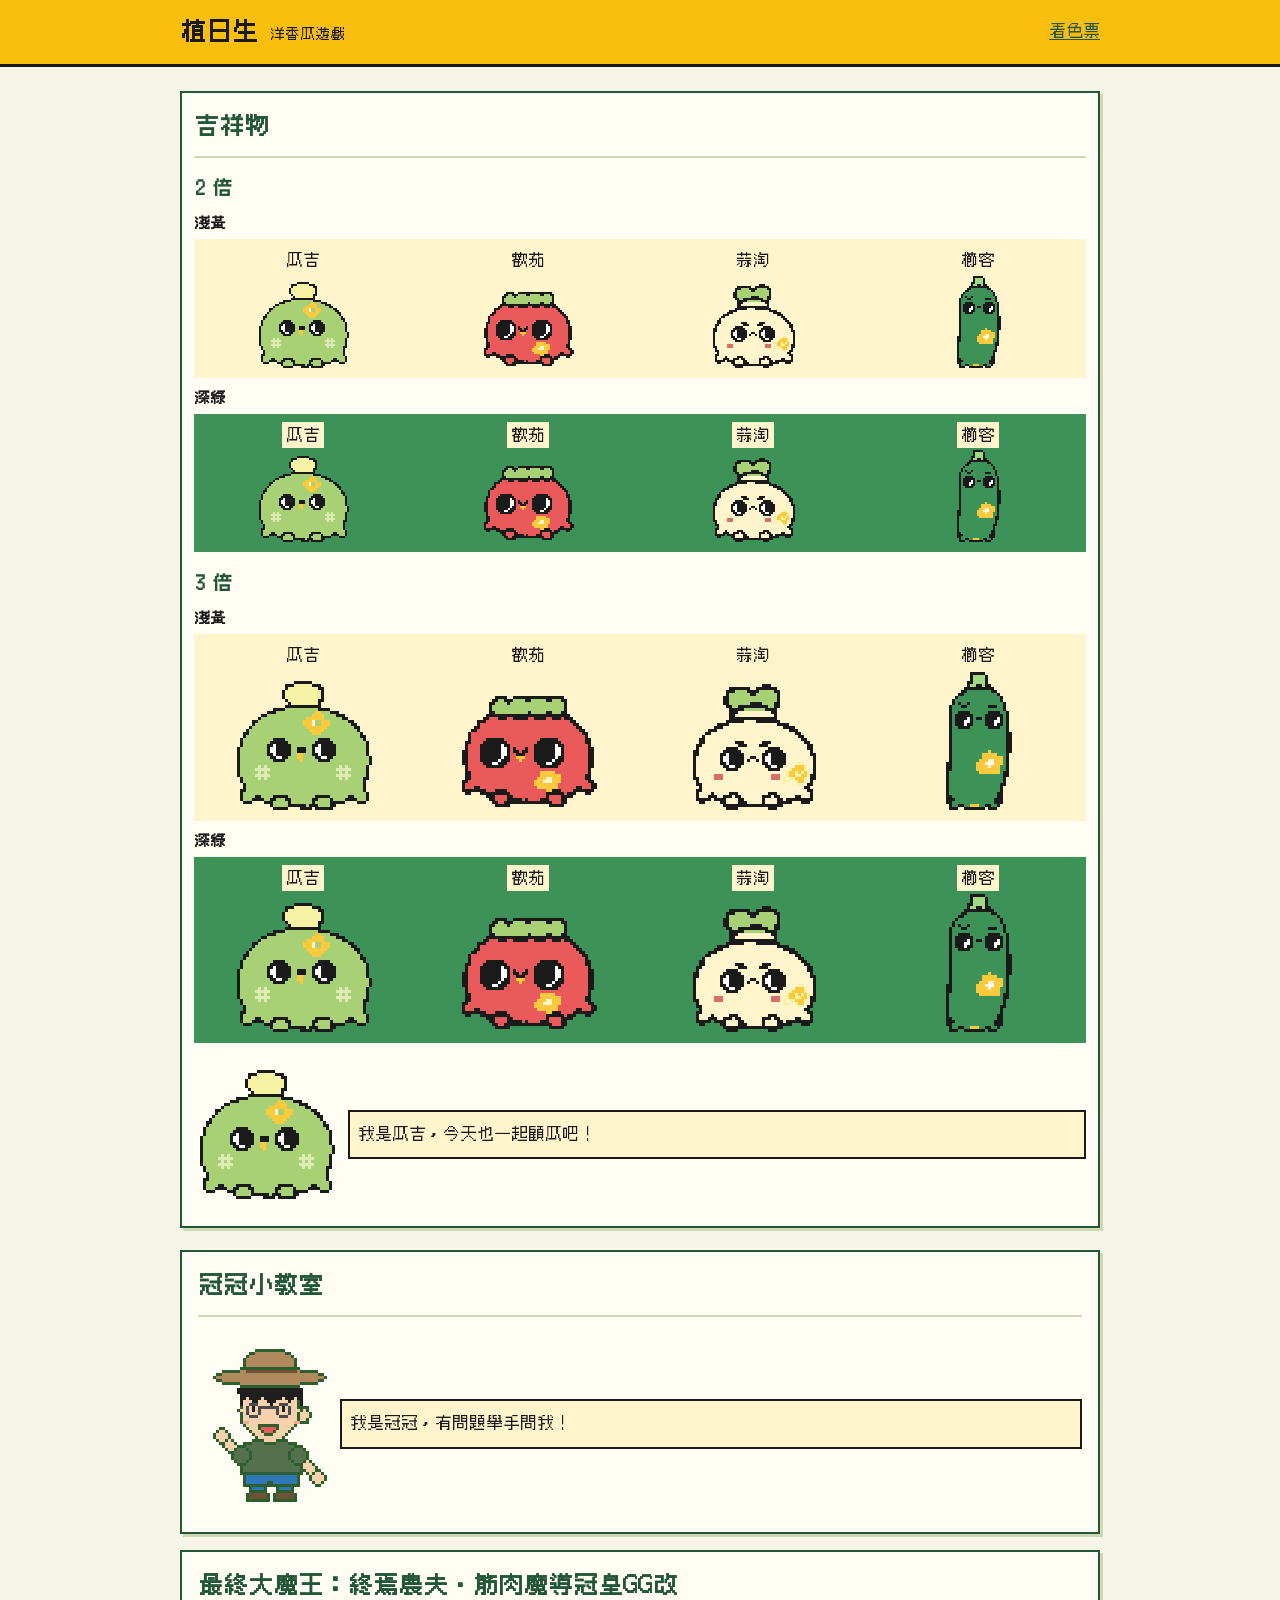
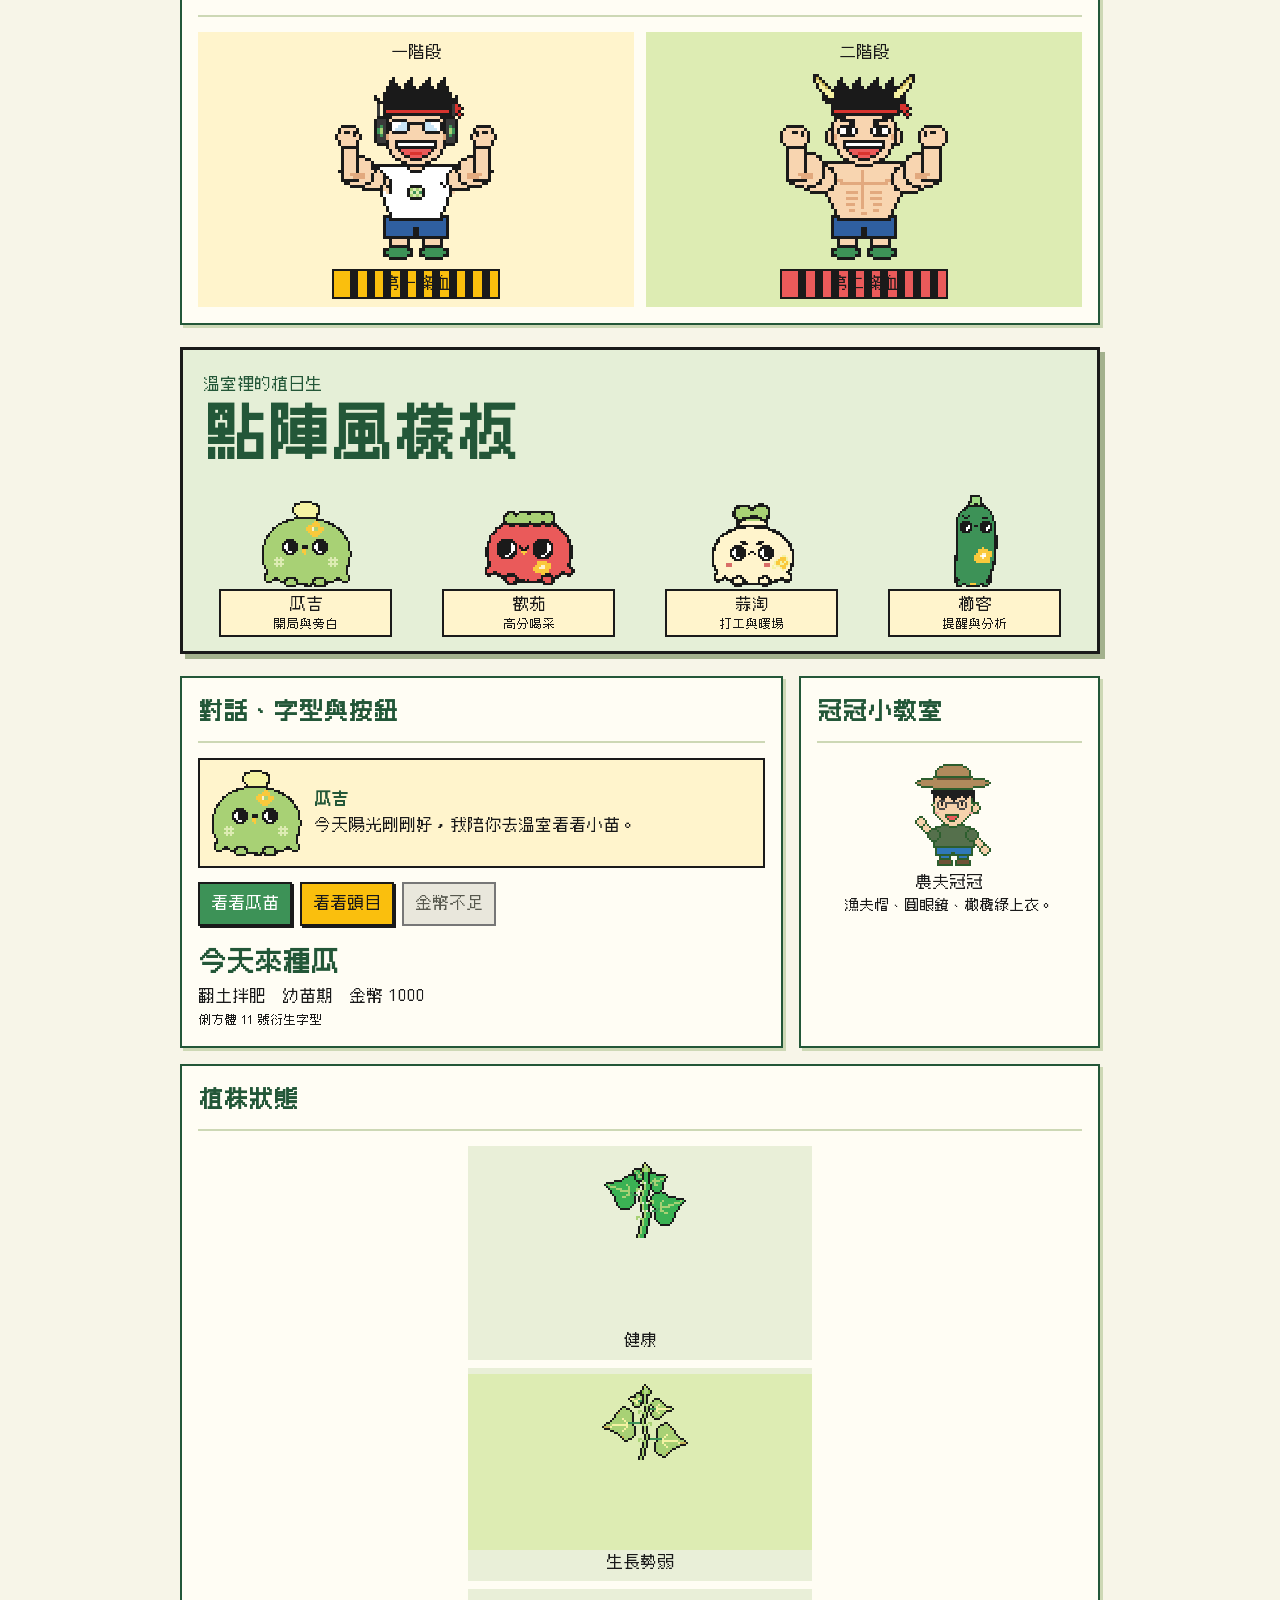
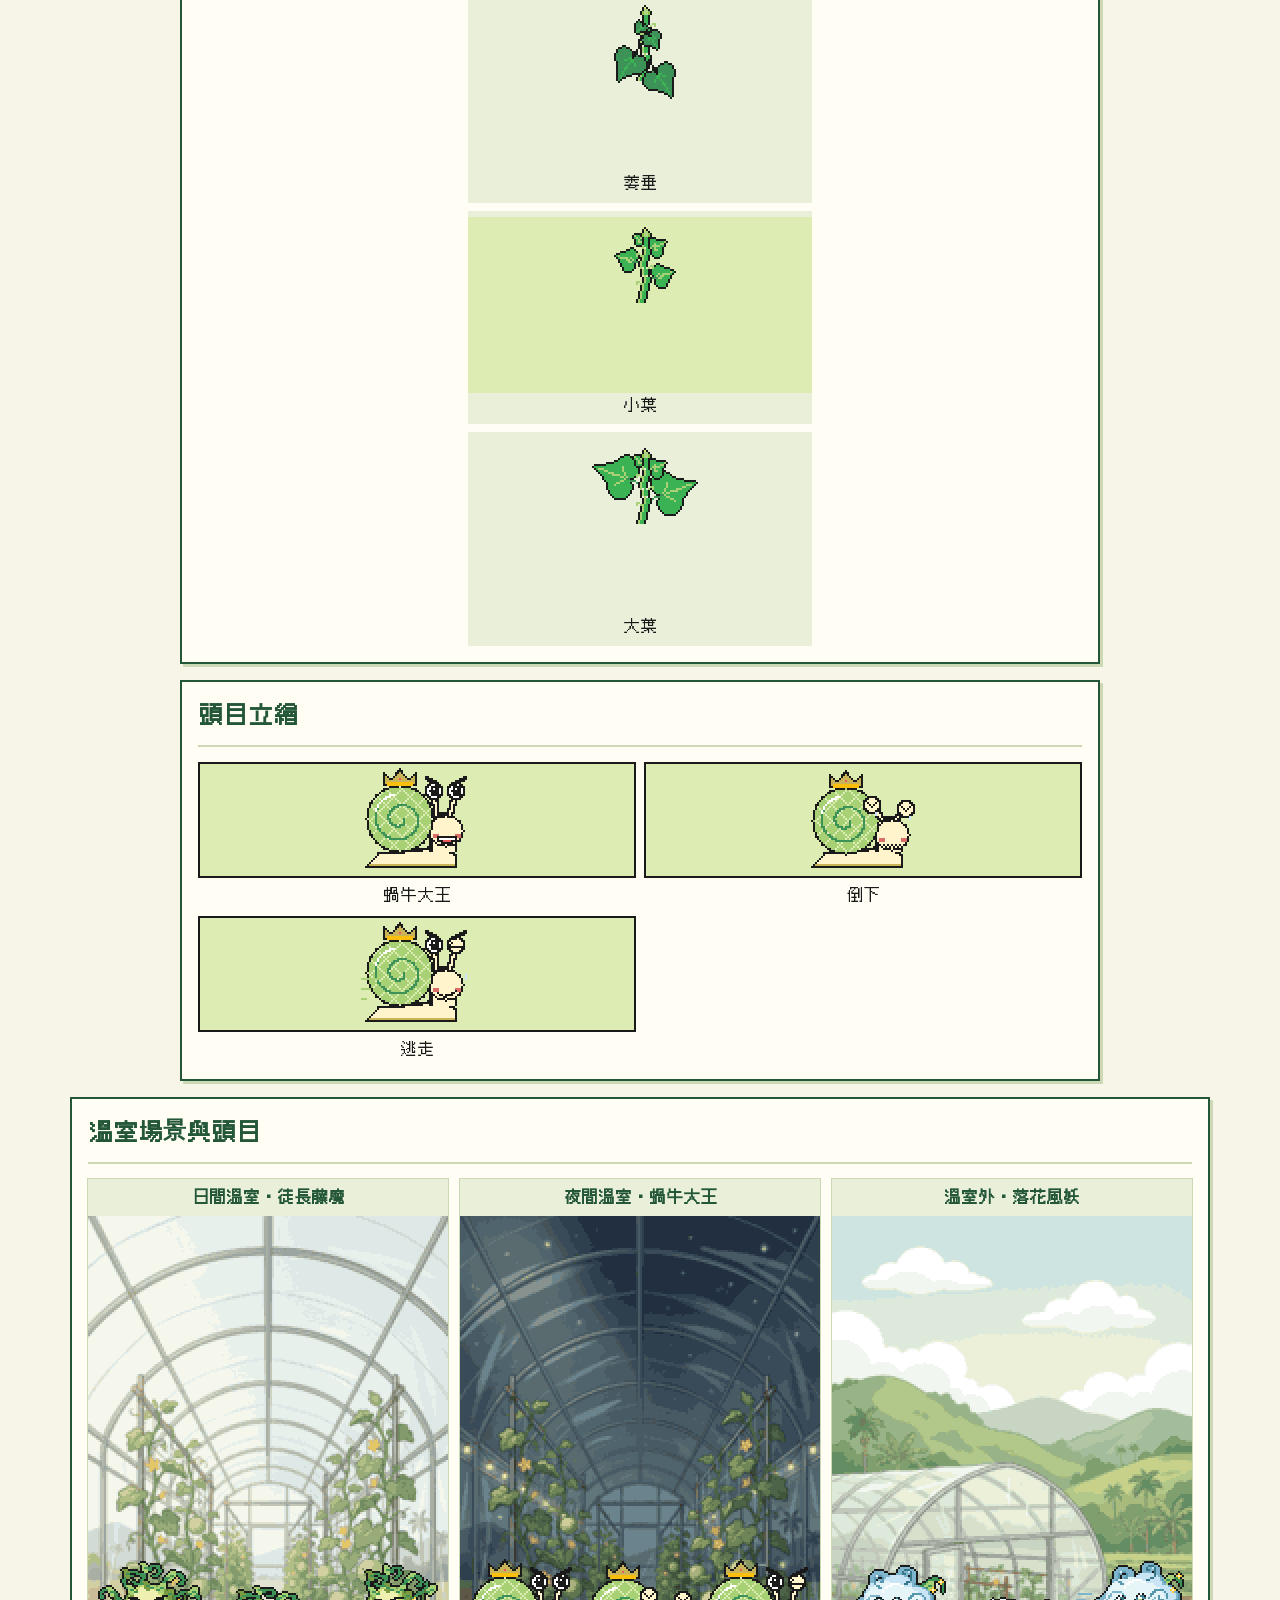
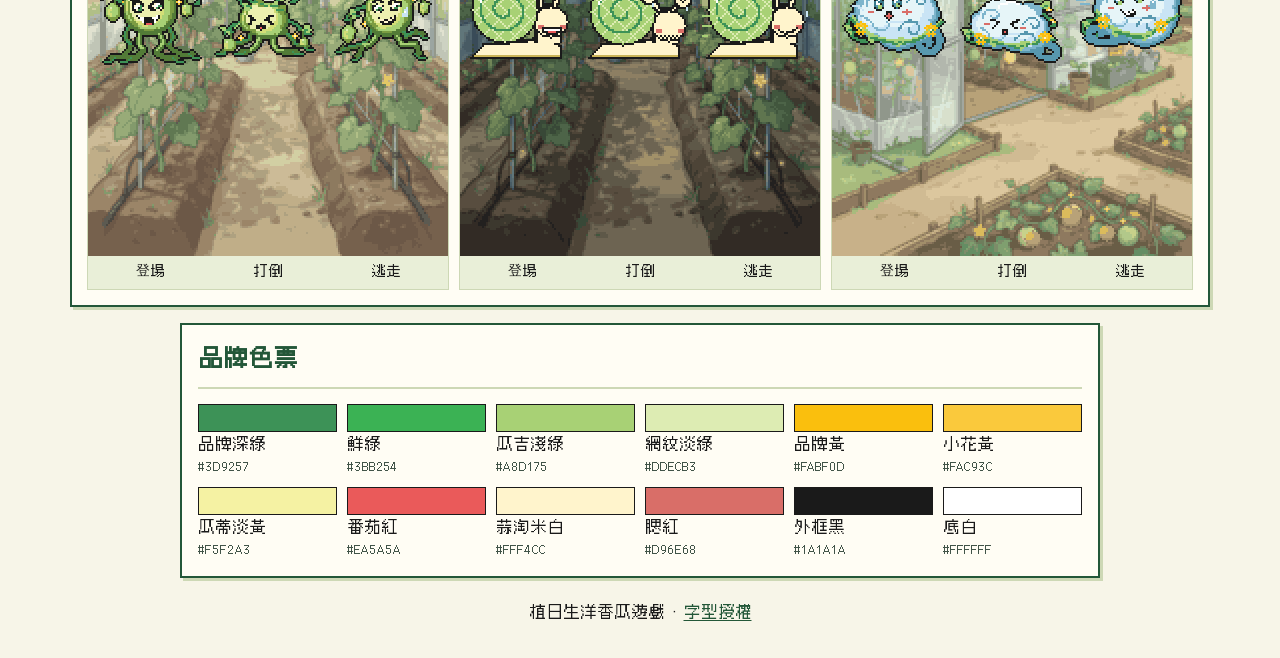
==== commit 87b32d1f: "新增藤魔、風妖與三張溫室點陣背景" ====
--- a/art-install/art-test.html
+++ b/art-install/art-test.html
@@ -6,33 +6,73 @@
 <title>植日生｜點陣風樣板</title>
 <link rel="stylesheet" href="art-test.css?v=art-install-1">
 <script src="gameData.js?v=art-install-1" defer></script>
-<script src="plants.js?v=art-install-3" defer></script>
+<script src="plants.js?v=art-install-1" defer></script>
 <script src="snail.js?v=art-install-1" defer></script>
 <script src="plant.js?v=art-install-1" defer></script>
 <script src="mascots.js?v=art-install-1" defer></script>
 <script src="guanguan.js?v=art-install-1" defer></script>
 <script src="boss.js?v=art-install-1" defer></script>
+<script src="boss_vine.js" defer></script>
+<script src="boss_wind.js" defer></script>
 <style>
-#plant-extra h3 {
+.boss-scenes {
+  --scene-scale: 1;
+  --scene-width: calc(180px * var(--scene-scale));
+  --scene-height: calc(320px * var(--scene-scale));
+  --sprite-size: calc(56px * var(--scene-scale));
+}
+.boss-scenes-grid {
+  display: flex;
+  flex-wrap: wrap;
+  justify-content: center;
+  gap: 12px;
+}
+.boss-scene {
+  width: var(--scene-width);
+  background: #e9efd8;
+  outline: 1px solid var(--rule);
+}
+.boss-scene h3 {
+  margin: 0;
+  padding: 6px 4px;
   color: var(--deep);
-  font-size: 17px;
-  margin: 12px 0 6px;
-}
-.plant-extra-grid {
+  text-align: center;
+  font-size: 16px;
+}
+.boss-scene-stage {
+  position: relative;
+  height: var(--scene-height);
+}
+.boss-scene-stage img {
+  display: block;
+  width: var(--scene-width);
+  height: var(--scene-height);
+  image-rendering: pixelated;
+}
+.boss-scene-poses {
   display: grid;
-  grid-template-columns: repeat(auto-fit, minmax(132px, 1fr));
-  gap: 8px;
-}
-.plant-extra-grid figure {
-  display: grid;
-  grid-template-rows: 115px auto;
-  place-items: center;
-  padding: 6px 0;
-  background: #e9efd8;
+  grid-template-columns: repeat(3, var(--sprite-size));
+  justify-content: space-evenly;
   text-align: center;
 }
-.plant-extra-grid canvas {
+.boss-scene-stage .boss-scene-poses {
+  position: absolute;
+  inset: 53% 0 auto;
+}
+.boss-scene-poses canvas {
+  width: var(--sprite-size);
+  height: var(--sprite-size);
   image-rendering: pixelated;
+}
+.boss-scene-labels {
+  padding-block: 5px;
+  font-size: 14px;
+}
+@media (min-width: 1180px) {
+  .boss-scenes {
+    --scene-scale: 2;
+    margin-inline: calc((100% - 1140px) / 2);
+  }
 }
 </style>
 </head>
@@ -128,21 +168,53 @@
 <figure><canvas data-sample-plant="smallLeaf" aria-hidden="true"></canvas><figcaption>小葉</figcaption></figure>
 <figure><canvas data-sample-plant="largeLeaf" aria-hidden="true"></canvas><figcaption>大葉</figcaption></figure>
 </div></section>
-<section class="panel" id="plant-extra" aria-labelledby="plant-extra-title">
-<h2 id="plant-extra-title">植株附加狀態（5 倍）</h2>
-<h3>咬痕與小蟲（每片 2 隻）</h3>
-<div class="plant-extra-grid" data-leaf-extra="bitten"></div>
-<h3>白粉病斑</h3>
-<div class="plant-extra-grid" data-leaf-extra="spotted"></div>
-<h3>嚴重白粉病斑</h3>
-<div class="plant-extra-grid" data-leaf-extra="spotted_severe"></div>
-</section>
 <section class="panel" id="bosses"><h2>頭目立繪</h2>
 <div class="examples bosses">
 <figure><div class="portrait snail"><canvas width="56" height="56" data-snail="normal" aria-hidden="true"></canvas></div><figcaption>蝸牛大王</figcaption></figure>
 <figure><div class="portrait snail"><canvas width="56" height="56" data-snail="defeated" aria-hidden="true"></canvas></div><figcaption>倒下</figcaption></figure>
 <figure><div class="portrait snail"><canvas width="56" height="56" data-snail="fled" aria-hidden="true"></canvas></div><figcaption>逃走</figcaption></figure>
 </div></section>
+<section class="panel boss-scenes" id="boss-scenes" aria-labelledby="boss-scenes-title">
+<h2 id="boss-scenes-title">溫室場景與頭目</h2>
+<div class="boss-scenes-grid">
+<section class="boss-scene" aria-labelledby="boss-scene-day">
+<h3 id="boss-scene-day">日間溫室・徒長藤魔</h3>
+<div class="boss-scene-stage">
+<img src="bg/greenhouse_day.png" width="180" height="320" alt="">
+<div class="boss-scene-poses" data-scene-boss="vine">
+<canvas width="56" height="56" data-pose="normal" aria-hidden="true"></canvas>
+<canvas width="56" height="56" data-pose="defeated" aria-hidden="true"></canvas>
+<canvas width="56" height="56" data-pose="fled" aria-hidden="true"></canvas>
+</div>
+</div>
+<div class="boss-scene-poses boss-scene-labels"><span>登場</span><span>打倒</span><span>逃走</span></div>
+</section>
+<section class="boss-scene" aria-labelledby="boss-scene-night">
+<h3 id="boss-scene-night">夜間溫室・蝸牛大王</h3>
+<div class="boss-scene-stage">
+<img src="bg/greenhouse_night.png" width="180" height="320" alt="">
+<div class="boss-scene-poses" data-scene-boss="snail">
+<canvas width="56" height="56" data-pose="normal" aria-hidden="true"></canvas>
+<canvas width="56" height="56" data-pose="defeated" aria-hidden="true"></canvas>
+<canvas width="56" height="56" data-pose="fled" aria-hidden="true"></canvas>
+</div>
+</div>
+<div class="boss-scene-poses boss-scene-labels"><span>登場</span><span>打倒</span><span>逃走</span></div>
+</section>
+<section class="boss-scene" aria-labelledby="boss-scene-outside">
+<h3 id="boss-scene-outside">溫室外・落花風妖</h3>
+<div class="boss-scene-stage">
+<img src="bg/greenhouse_outside.png" width="180" height="320" alt="">
+<div class="boss-scene-poses" data-scene-boss="wind">
+<canvas width="56" height="56" data-pose="normal" aria-hidden="true"></canvas>
+<canvas width="56" height="56" data-pose="defeated" aria-hidden="true"></canvas>
+<canvas width="56" height="56" data-pose="fled" aria-hidden="true"></canvas>
+</div>
+</div>
+<div class="boss-scene-poses boss-scene-labels"><span>登場</span><span>打倒</span><span>逃走</span></div>
+</section>
+</div>
+</section>
 <section class="panel" id="palette"><h2>品牌色票</h2><ul class="swatches">
 <li><i style="--swatch:#3D9257"></i><span>品牌深綠</span><small>#3D9257</small></li>
 <li><i style="--swatch:#3BB254"></i><span>鮮綠</span><small>#3BB254</small></li>
@@ -172,20 +244,10 @@
     wrapper.innerHTML=StageArt.plant({...sample,...states[marker.dataset.samplePlant]});
     marker.replaceWith(wrapper);
   }
-  const leafVariants = {healthy: "健康葉", weak: "弱勢葉", small: "小葉", large: "大葉"};
-  for (const grid of document.querySelectorAll("[data-leaf-extra]")) {
-    for (const [variant, label] of Object.entries(leafVariants)) {
-      const figure = document.createElement("figure");
-      const canvas = document.createElement("canvas");
-      canvas.setAttribute("aria-hidden", "true");
-      drawPlantSprite(canvas, PLANT_EXTRA[`leaf_${grid.dataset.leafExtra}_${variant}`]);
-      canvas.style.width = `${canvas.width * 5}px`;
-      canvas.style.height = `${canvas.height * 5}px`;
-      const caption = document.createElement("figcaption");
-      caption.textContent = label;
-      figure.append(canvas, caption);
-      grid.append(figure);
-    }
+  const drawSceneBoss = {vine: drawBossVine, snail: drawSnail, wind: drawBossWind};
+  for (const group of document.querySelectorAll("[data-scene-boss]")) {
+    const draw = drawSceneBoss[group.dataset.sceneBoss];
+    for (const canvas of group.querySelectorAll("[data-pose]")) draw(canvas, canvas.dataset.pose);
   }
   StageArt.mount(document);
   for (const canvas of document.querySelectorAll("[data-boss-gg]")) {
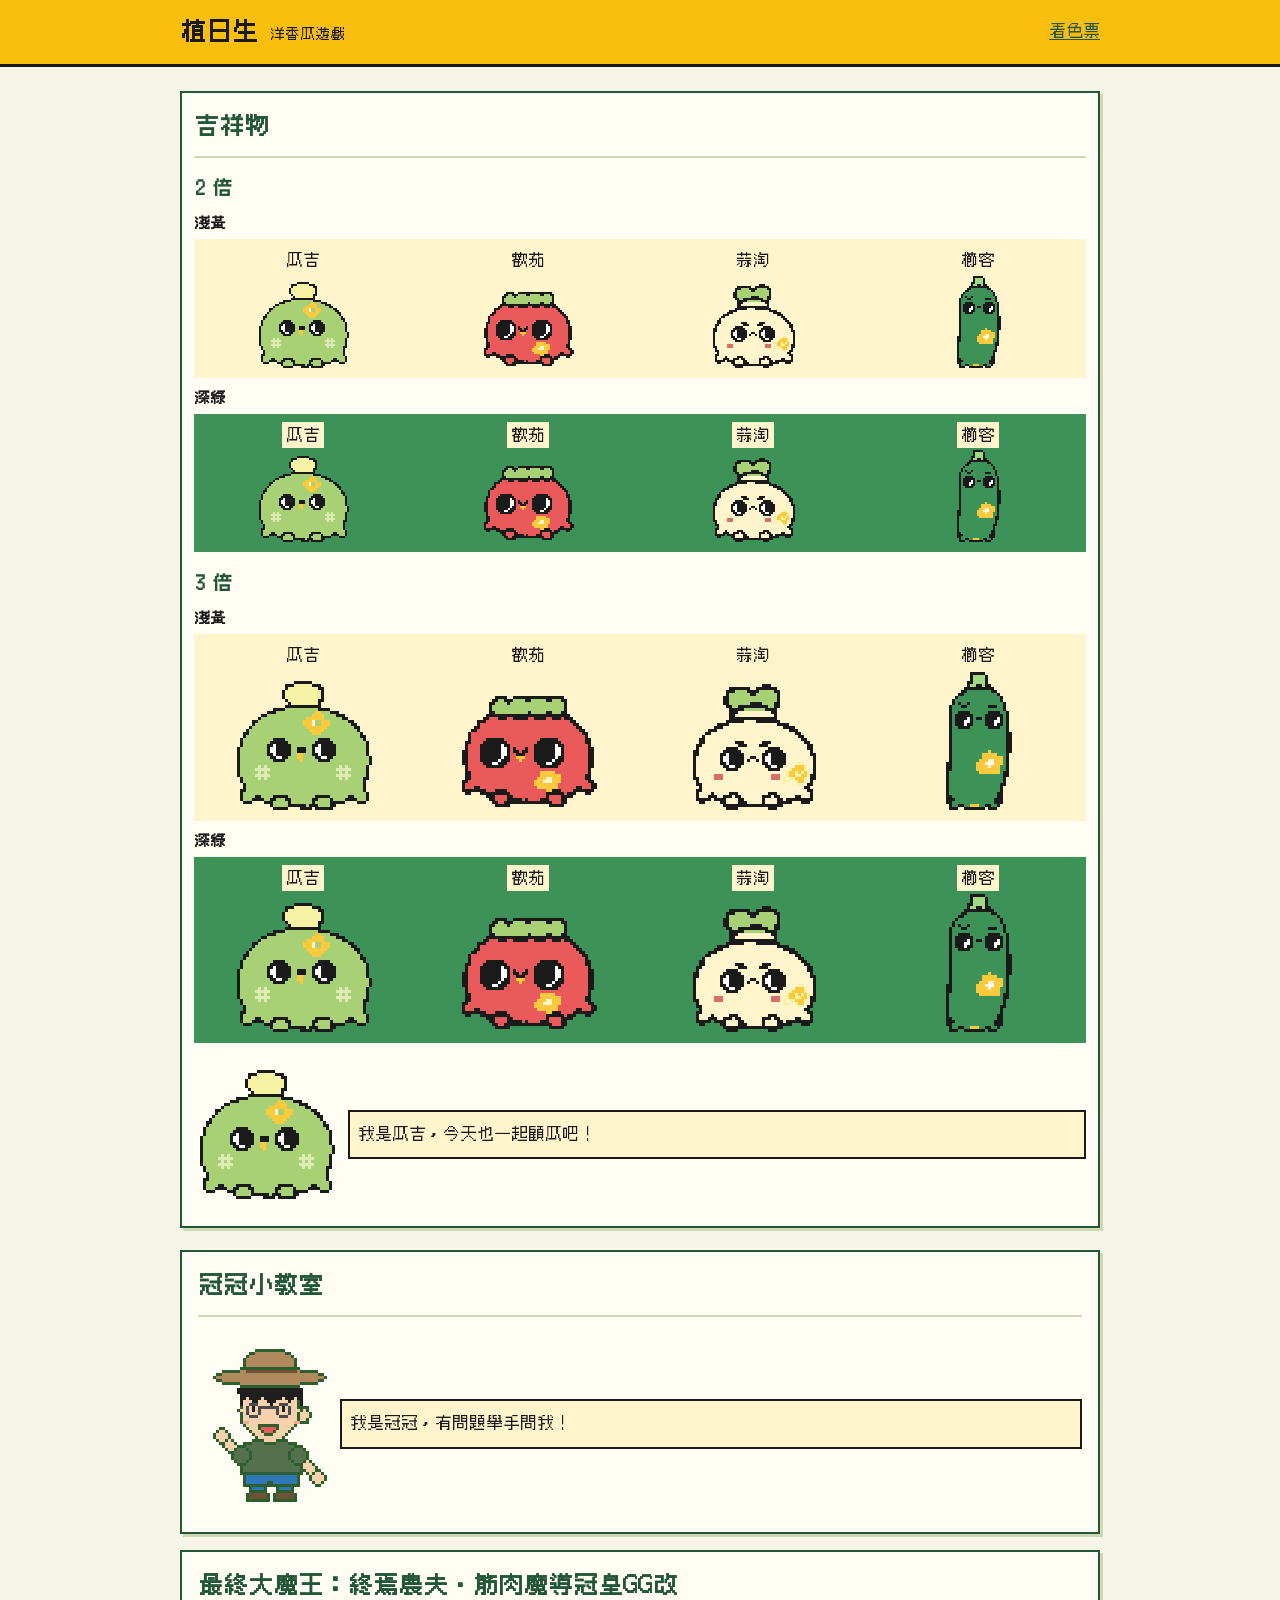
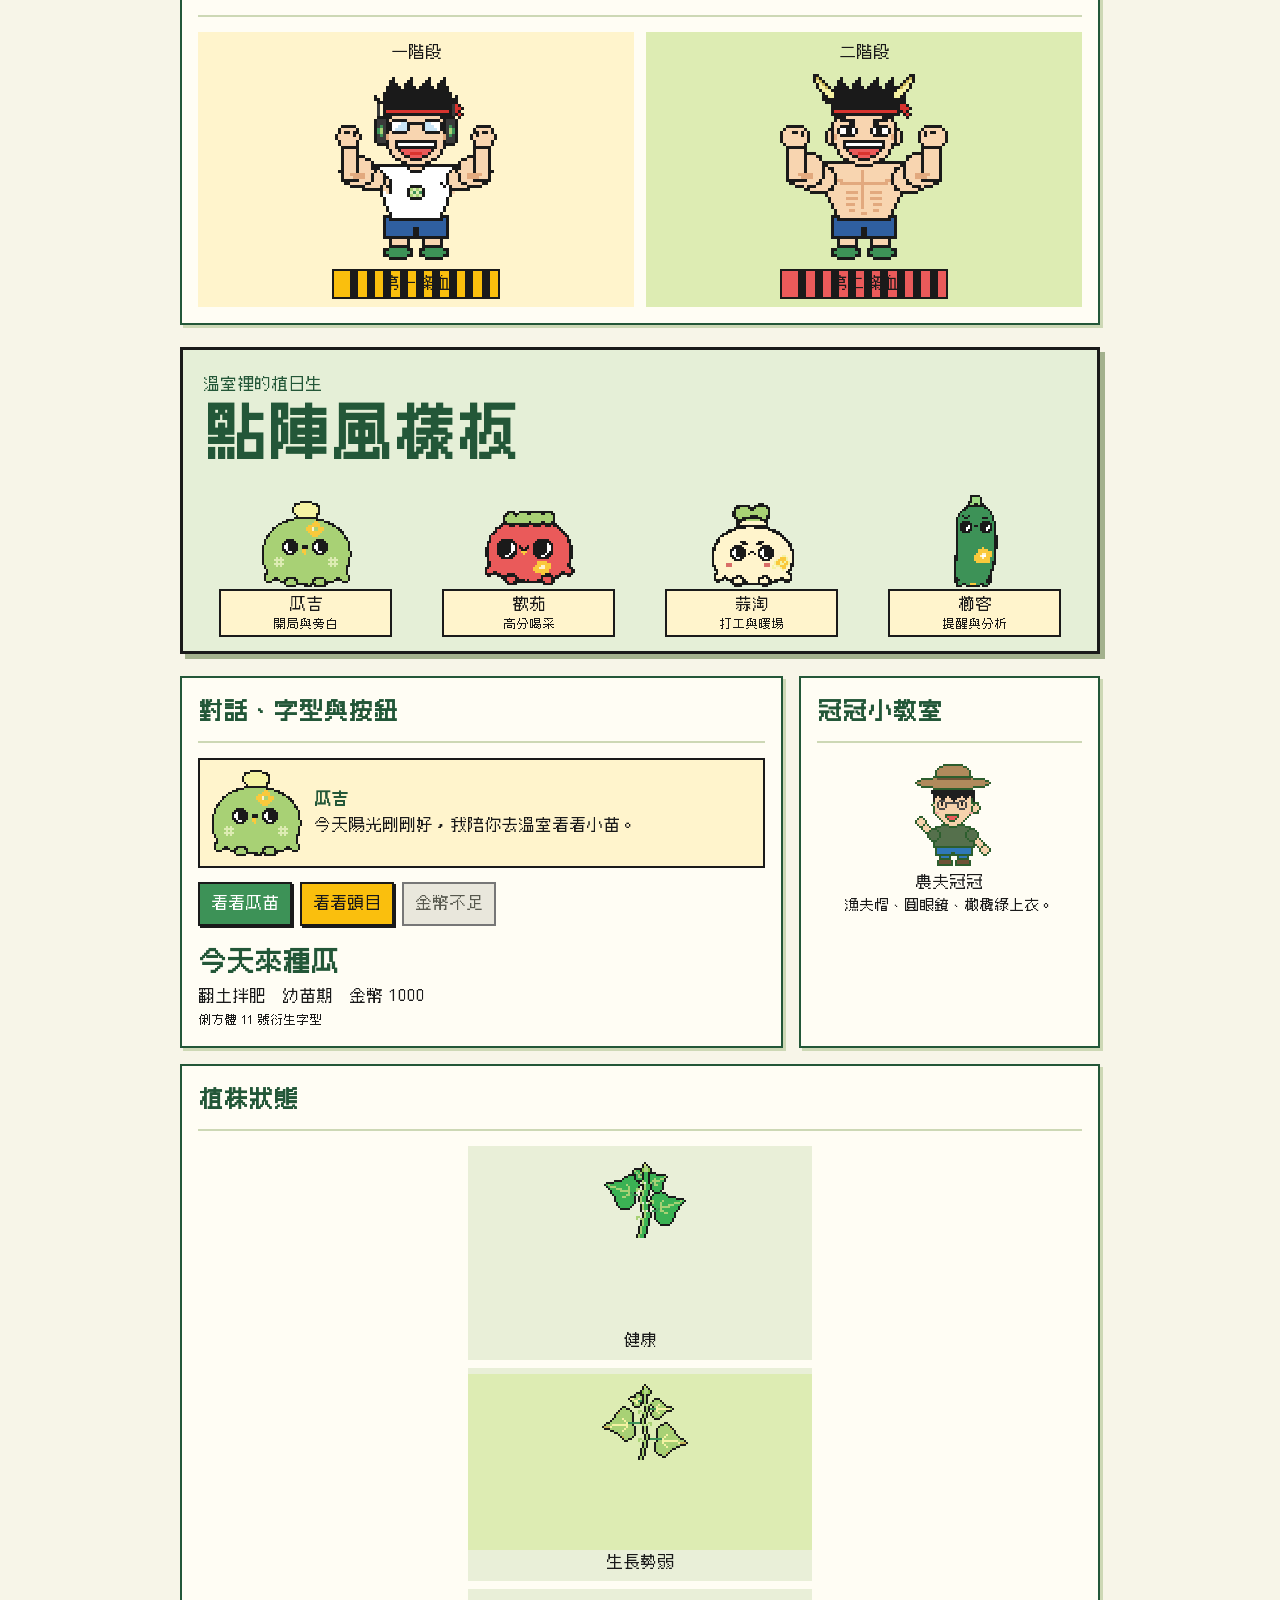
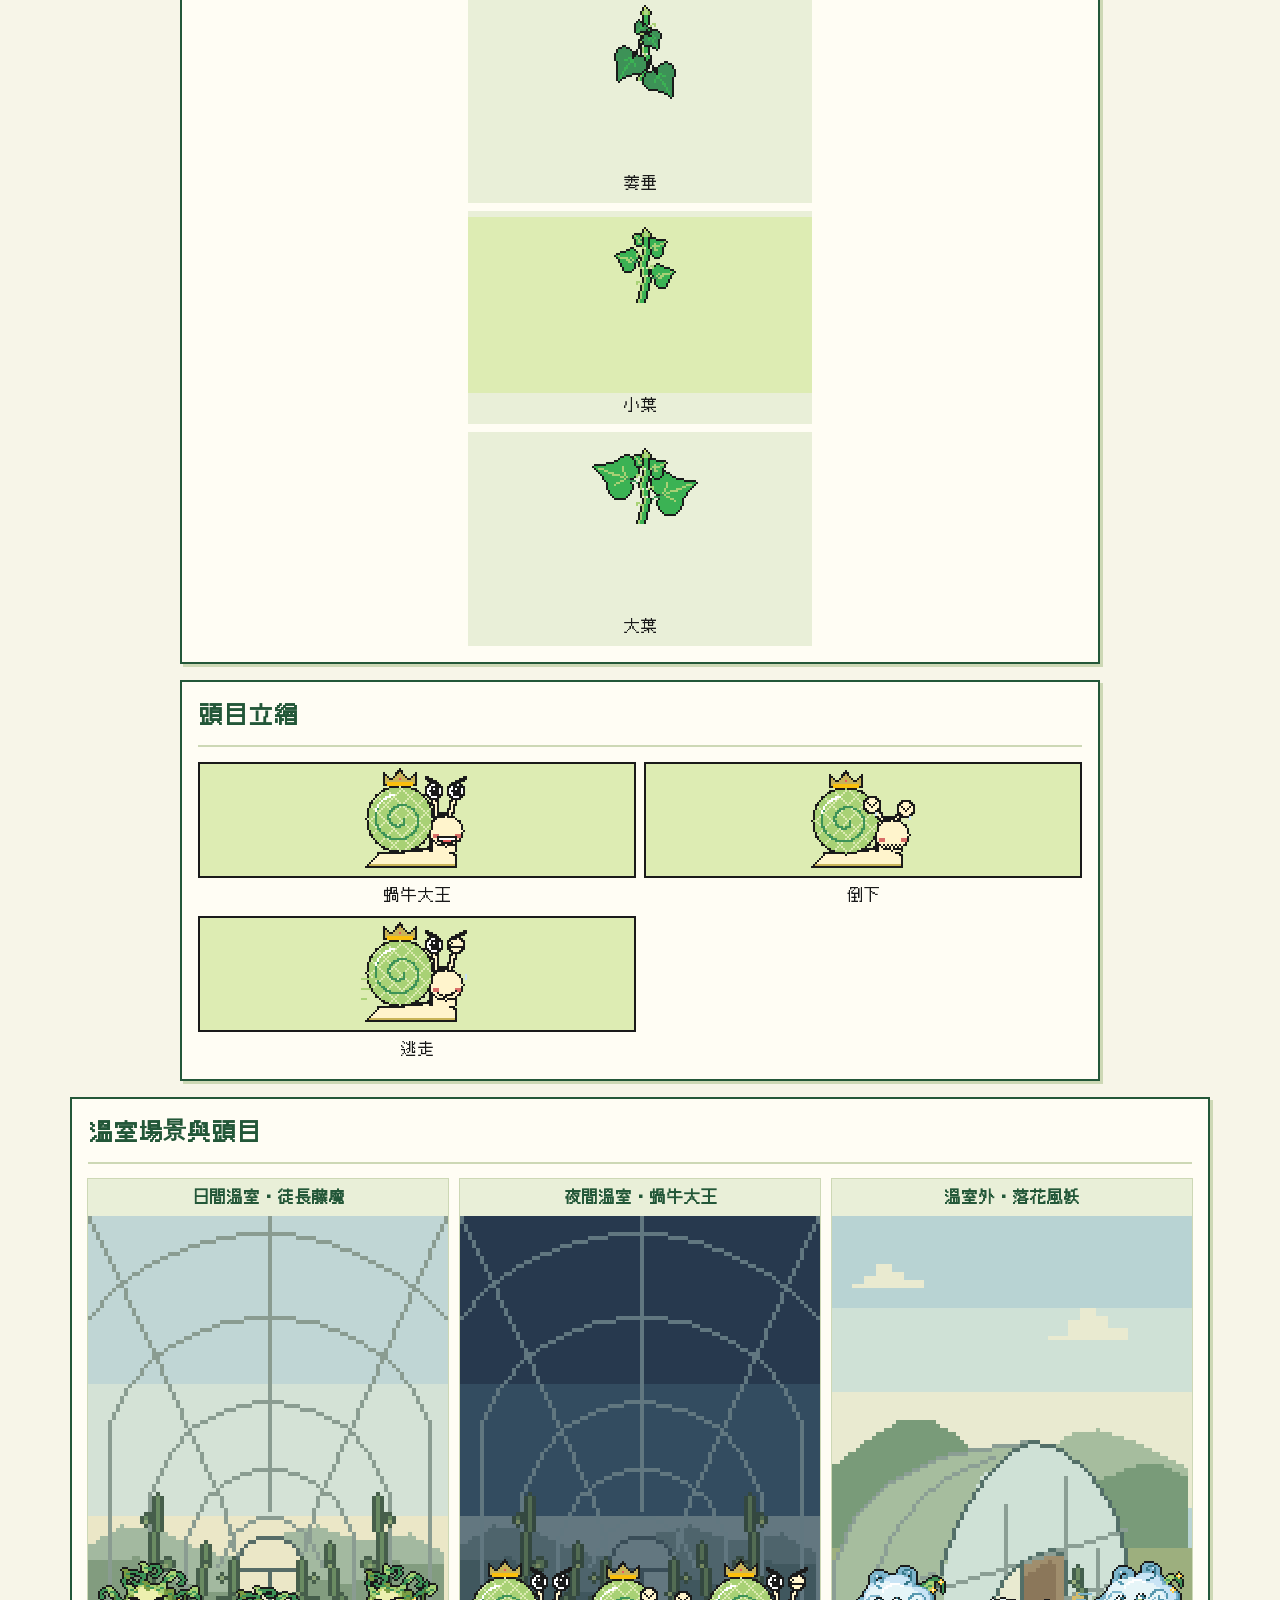
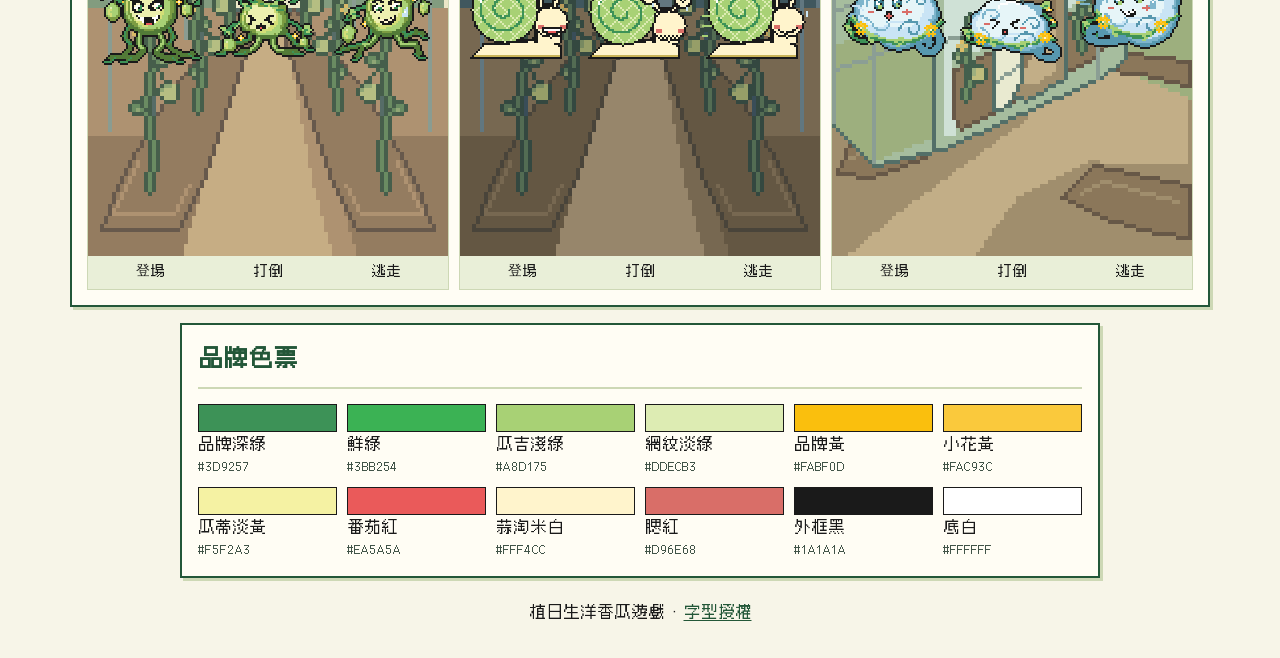
==== commit 89dd8bca: "重畫三張 16 色溫室背景並改為四倍預覽" ====
--- a/art-install/art-test.html
+++ b/art-install/art-test.html
@@ -16,19 +16,20 @@
 <script src="boss_wind.js" defer></script>
 <style>
 .boss-scenes {
-  --scene-scale: 1;
-  --scene-width: calc(180px * var(--scene-scale));
-  --scene-height: calc(320px * var(--scene-scale));
-  --sprite-size: calc(56px * var(--scene-scale));
+  --scene-scale: 4;
+  --scene-width: calc(90px * var(--scene-scale));
+  --scene-height: calc(160px * var(--scene-scale));
+  --sprite-size: 112px;
 }
 .boss-scenes-grid {
-  display: flex;
-  flex-wrap: wrap;
+  display: grid;
+  grid-template-columns: repeat(auto-fit, minmax(min(100%, var(--scene-width)), var(--scene-width)));
   justify-content: center;
   gap: 12px;
 }
 .boss-scene {
-  width: var(--scene-width);
+  min-width: 0;
+  overflow-x: auto;
   background: #e9efd8;
   outline: 1px solid var(--rule);
 }
@@ -41,6 +42,7 @@
 }
 .boss-scene-stage {
   position: relative;
+  width: var(--scene-width);
   height: var(--scene-height);
 }
 .boss-scene-stage img {
@@ -65,12 +67,12 @@
   image-rendering: pixelated;
 }
 .boss-scene-labels {
+  width: var(--scene-width);
   padding-block: 5px;
   font-size: 14px;
 }
 @media (min-width: 1180px) {
   .boss-scenes {
-    --scene-scale: 2;
     margin-inline: calc((100% - 1140px) / 2);
   }
 }
@@ -180,7 +182,7 @@
 <section class="boss-scene" aria-labelledby="boss-scene-day">
 <h3 id="boss-scene-day">日間溫室・徒長藤魔</h3>
 <div class="boss-scene-stage">
-<img src="bg/greenhouse_day.png" width="180" height="320" alt="">
+<img src="bg/greenhouse_day.png?v=2" width="90" height="160" alt="">
 <div class="boss-scene-poses" data-scene-boss="vine">
 <canvas width="56" height="56" data-pose="normal" aria-hidden="true"></canvas>
 <canvas width="56" height="56" data-pose="defeated" aria-hidden="true"></canvas>
@@ -192,7 +194,7 @@
 <section class="boss-scene" aria-labelledby="boss-scene-night">
 <h3 id="boss-scene-night">夜間溫室・蝸牛大王</h3>
 <div class="boss-scene-stage">
-<img src="bg/greenhouse_night.png" width="180" height="320" alt="">
+<img src="bg/greenhouse_night.png?v=2" width="90" height="160" alt="">
 <div class="boss-scene-poses" data-scene-boss="snail">
 <canvas width="56" height="56" data-pose="normal" aria-hidden="true"></canvas>
 <canvas width="56" height="56" data-pose="defeated" aria-hidden="true"></canvas>
@@ -204,7 +206,7 @@
 <section class="boss-scene" aria-labelledby="boss-scene-outside">
 <h3 id="boss-scene-outside">溫室外・落花風妖</h3>
 <div class="boss-scene-stage">
-<img src="bg/greenhouse_outside.png" width="180" height="320" alt="">
+<img src="bg/greenhouse_outside.png?v=2" width="90" height="160" alt="">
 <div class="boss-scene-poses" data-scene-boss="wind">
 <canvas width="56" height="56" data-pose="normal" aria-hidden="true"></canvas>
 <canvas width="56" height="56" data-pose="defeated" aria-hidden="true"></canvas>
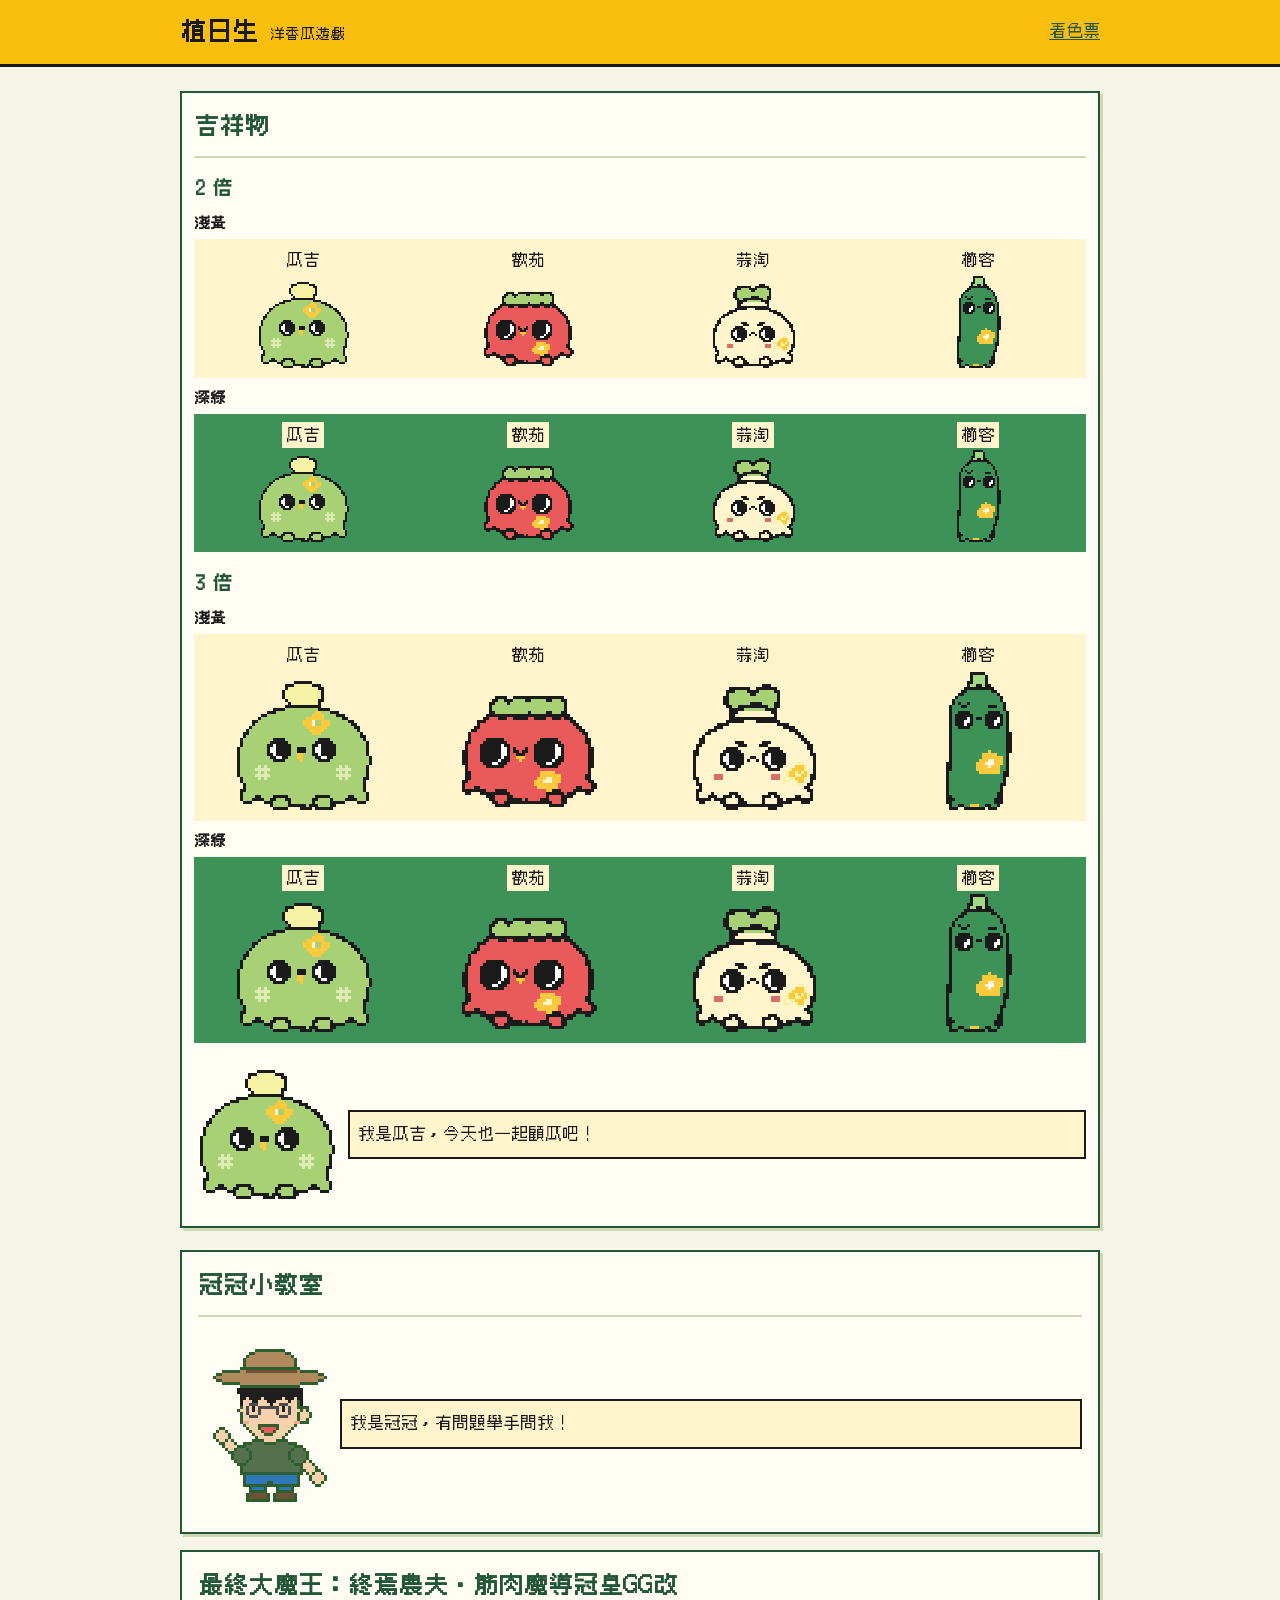
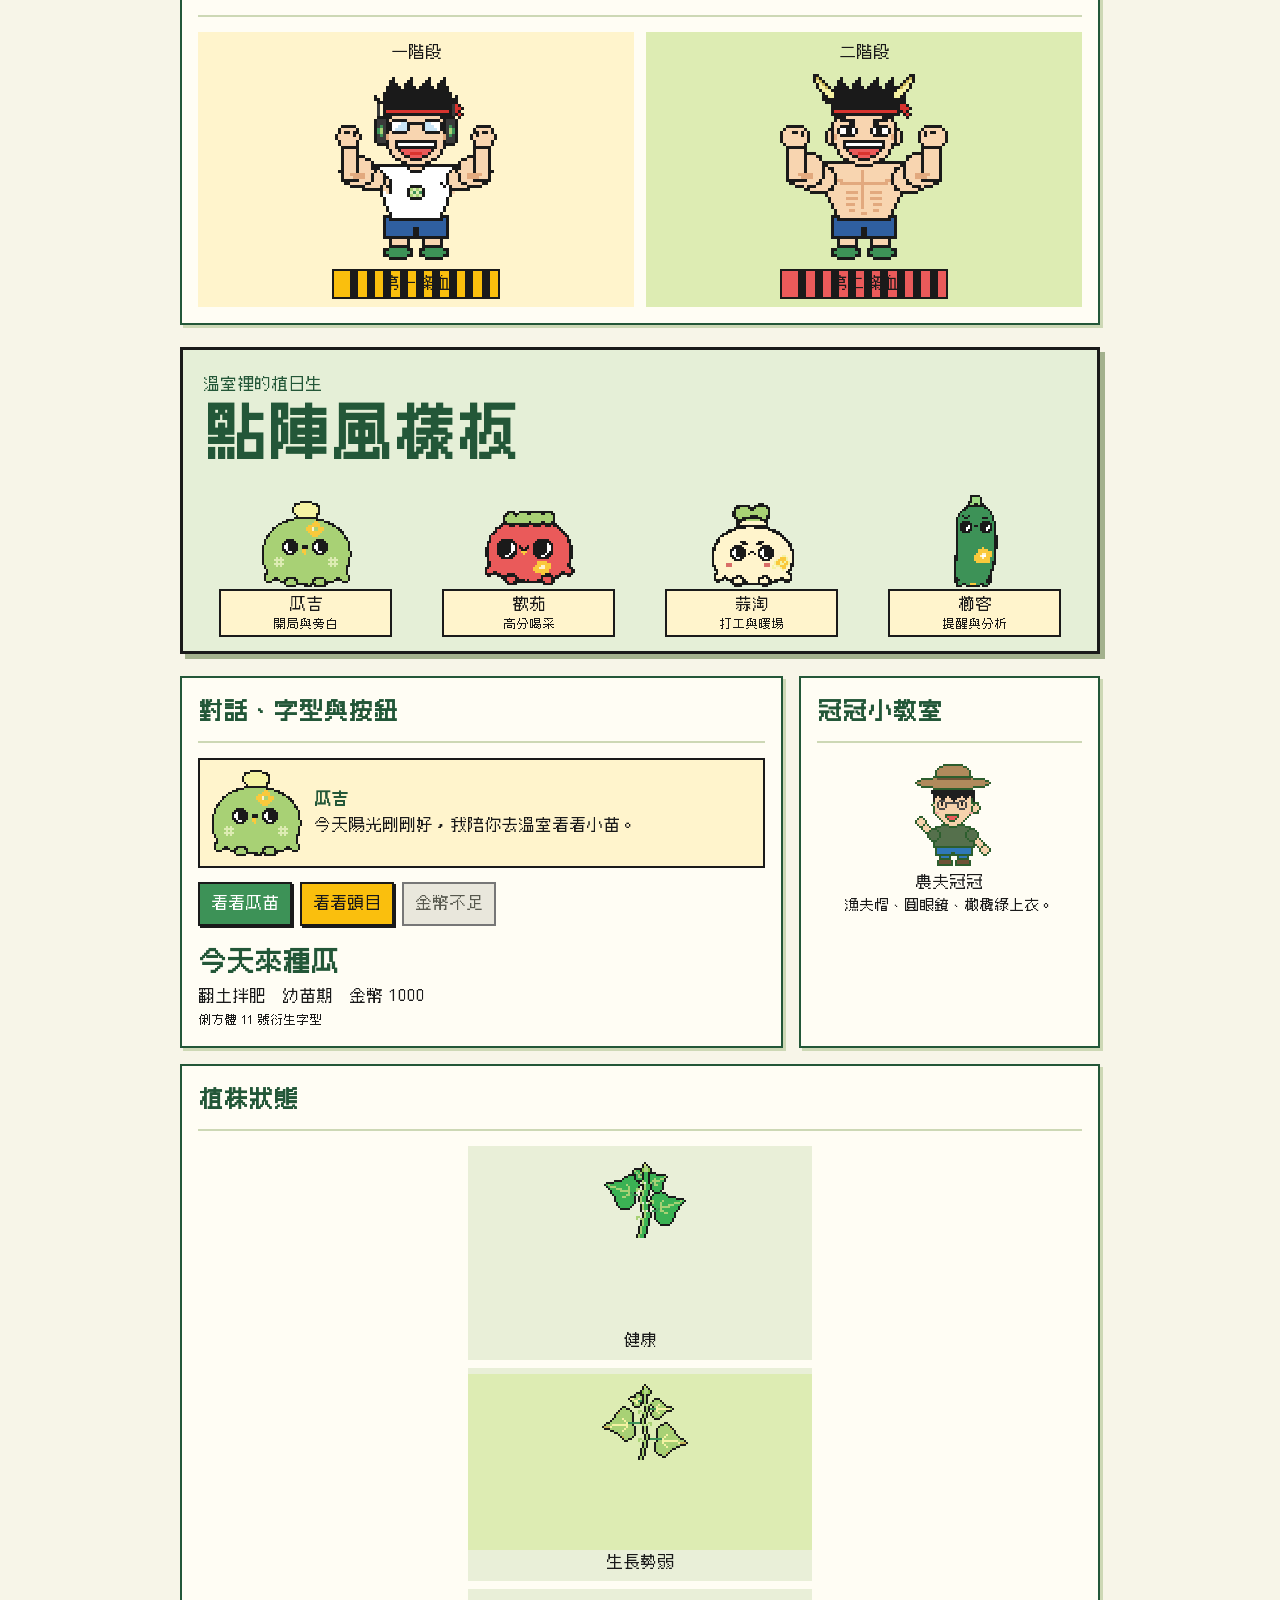
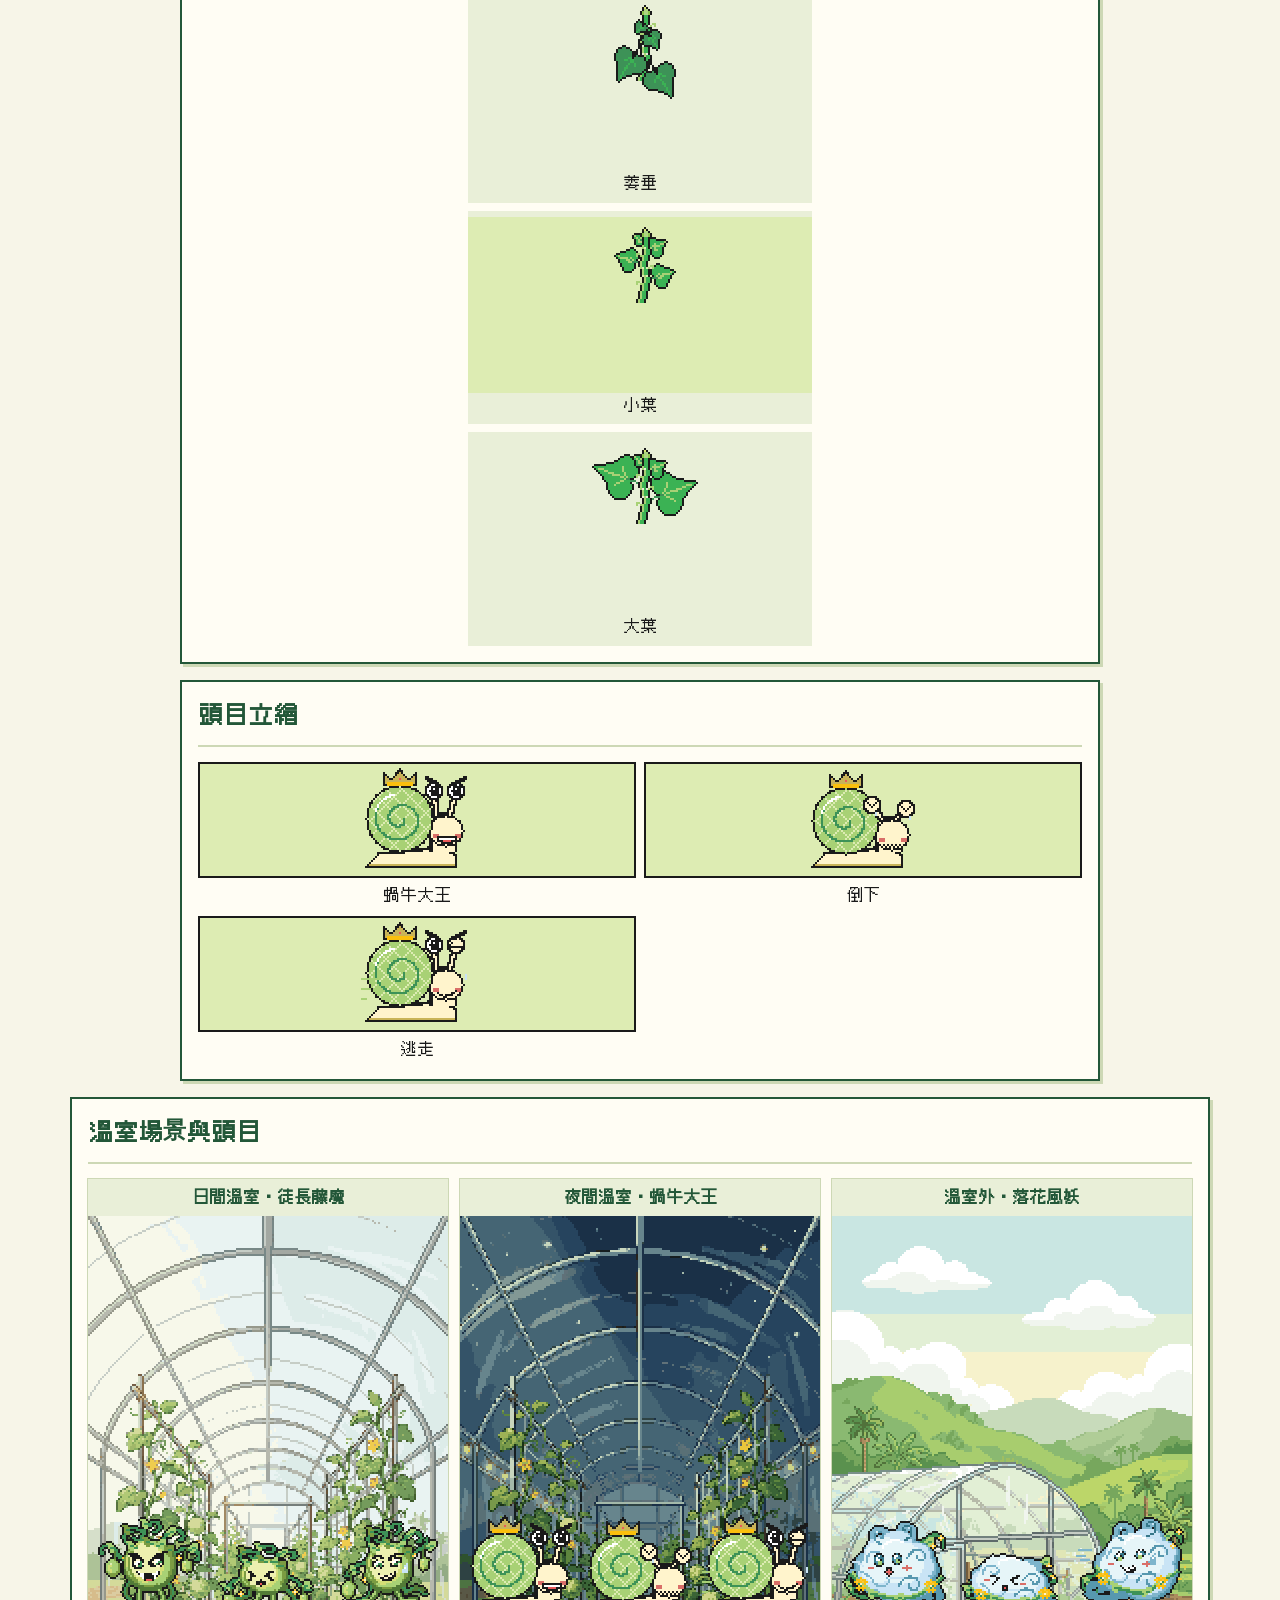
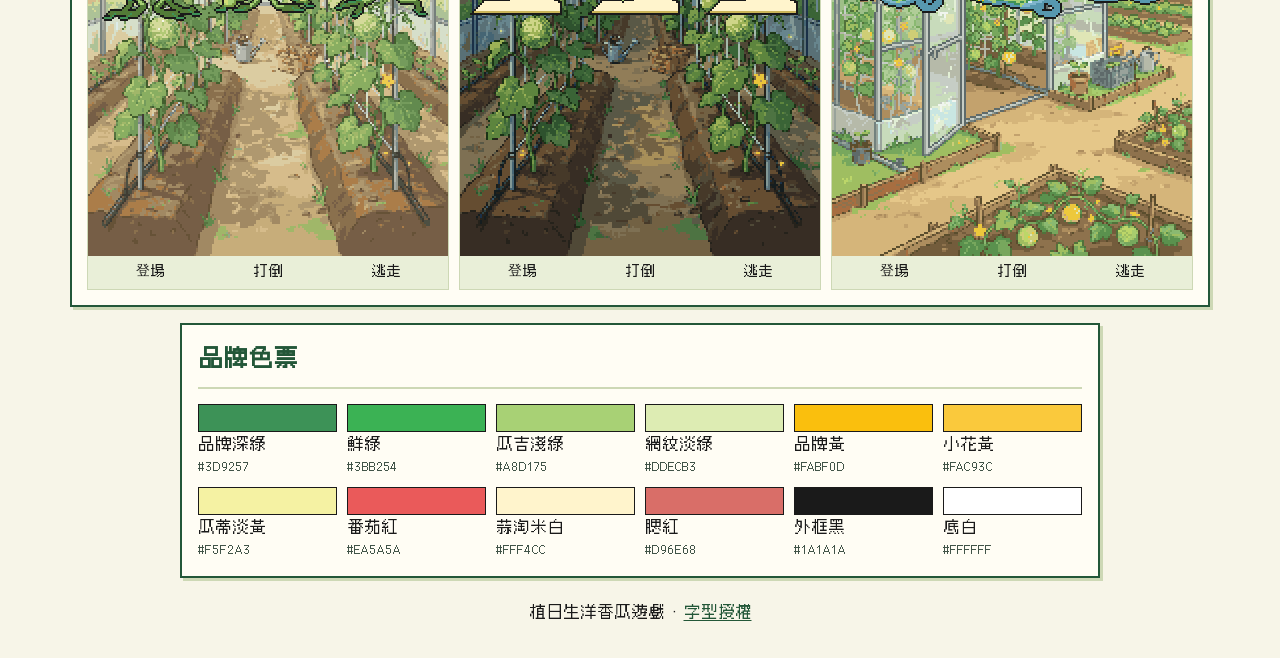
==== commit 6ceac7f9: "採用 v2 像素參考圖重製三張溫室背景" ====
--- a/art-install/art-test.html
+++ b/art-install/art-test.html
@@ -16,9 +16,9 @@
 <script src="boss_wind.js" defer></script>
 <style>
 .boss-scenes {
-  --scene-scale: 4;
-  --scene-width: calc(90px * var(--scene-scale));
-  --scene-height: calc(160px * var(--scene-scale));
+  --scene-scale: 2;
+  --scene-width: calc(180px * var(--scene-scale));
+  --scene-height: calc(320px * var(--scene-scale));
   --sprite-size: 112px;
 }
 .boss-scenes-grid {
@@ -59,7 +59,7 @@
 }
 .boss-scene-stage .boss-scene-poses {
   position: absolute;
-  inset: 53% 0 auto;
+  inset: 46% 0 auto;
 }
 .boss-scene-poses canvas {
   width: var(--sprite-size);
@@ -182,7 +182,7 @@
 <section class="boss-scene" aria-labelledby="boss-scene-day">
 <h3 id="boss-scene-day">日間溫室・徒長藤魔</h3>
 <div class="boss-scene-stage">
-<img src="bg/greenhouse_day.png?v=2" width="90" height="160" alt="">
+<img src="bg/greenhouse_day.png?v=3" width="180" height="320" alt="">
 <div class="boss-scene-poses" data-scene-boss="vine">
 <canvas width="56" height="56" data-pose="normal" aria-hidden="true"></canvas>
 <canvas width="56" height="56" data-pose="defeated" aria-hidden="true"></canvas>
@@ -194,7 +194,7 @@
 <section class="boss-scene" aria-labelledby="boss-scene-night">
 <h3 id="boss-scene-night">夜間溫室・蝸牛大王</h3>
 <div class="boss-scene-stage">
-<img src="bg/greenhouse_night.png?v=2" width="90" height="160" alt="">
+<img src="bg/greenhouse_night.png?v=3" width="180" height="320" alt="">
 <div class="boss-scene-poses" data-scene-boss="snail">
 <canvas width="56" height="56" data-pose="normal" aria-hidden="true"></canvas>
 <canvas width="56" height="56" data-pose="defeated" aria-hidden="true"></canvas>
@@ -206,7 +206,7 @@
 <section class="boss-scene" aria-labelledby="boss-scene-outside">
 <h3 id="boss-scene-outside">溫室外・落花風妖</h3>
 <div class="boss-scene-stage">
-<img src="bg/greenhouse_outside.png?v=2" width="90" height="160" alt="">
+<img src="bg/greenhouse_outside.png?v=3" width="180" height="320" alt="">
 <div class="boss-scene-poses" data-scene-boss="wind">
 <canvas width="56" height="56" data-pose="normal" aria-hidden="true"></canvas>
 <canvas width="56" height="56" data-pose="defeated" aria-hidden="true"></canvas>
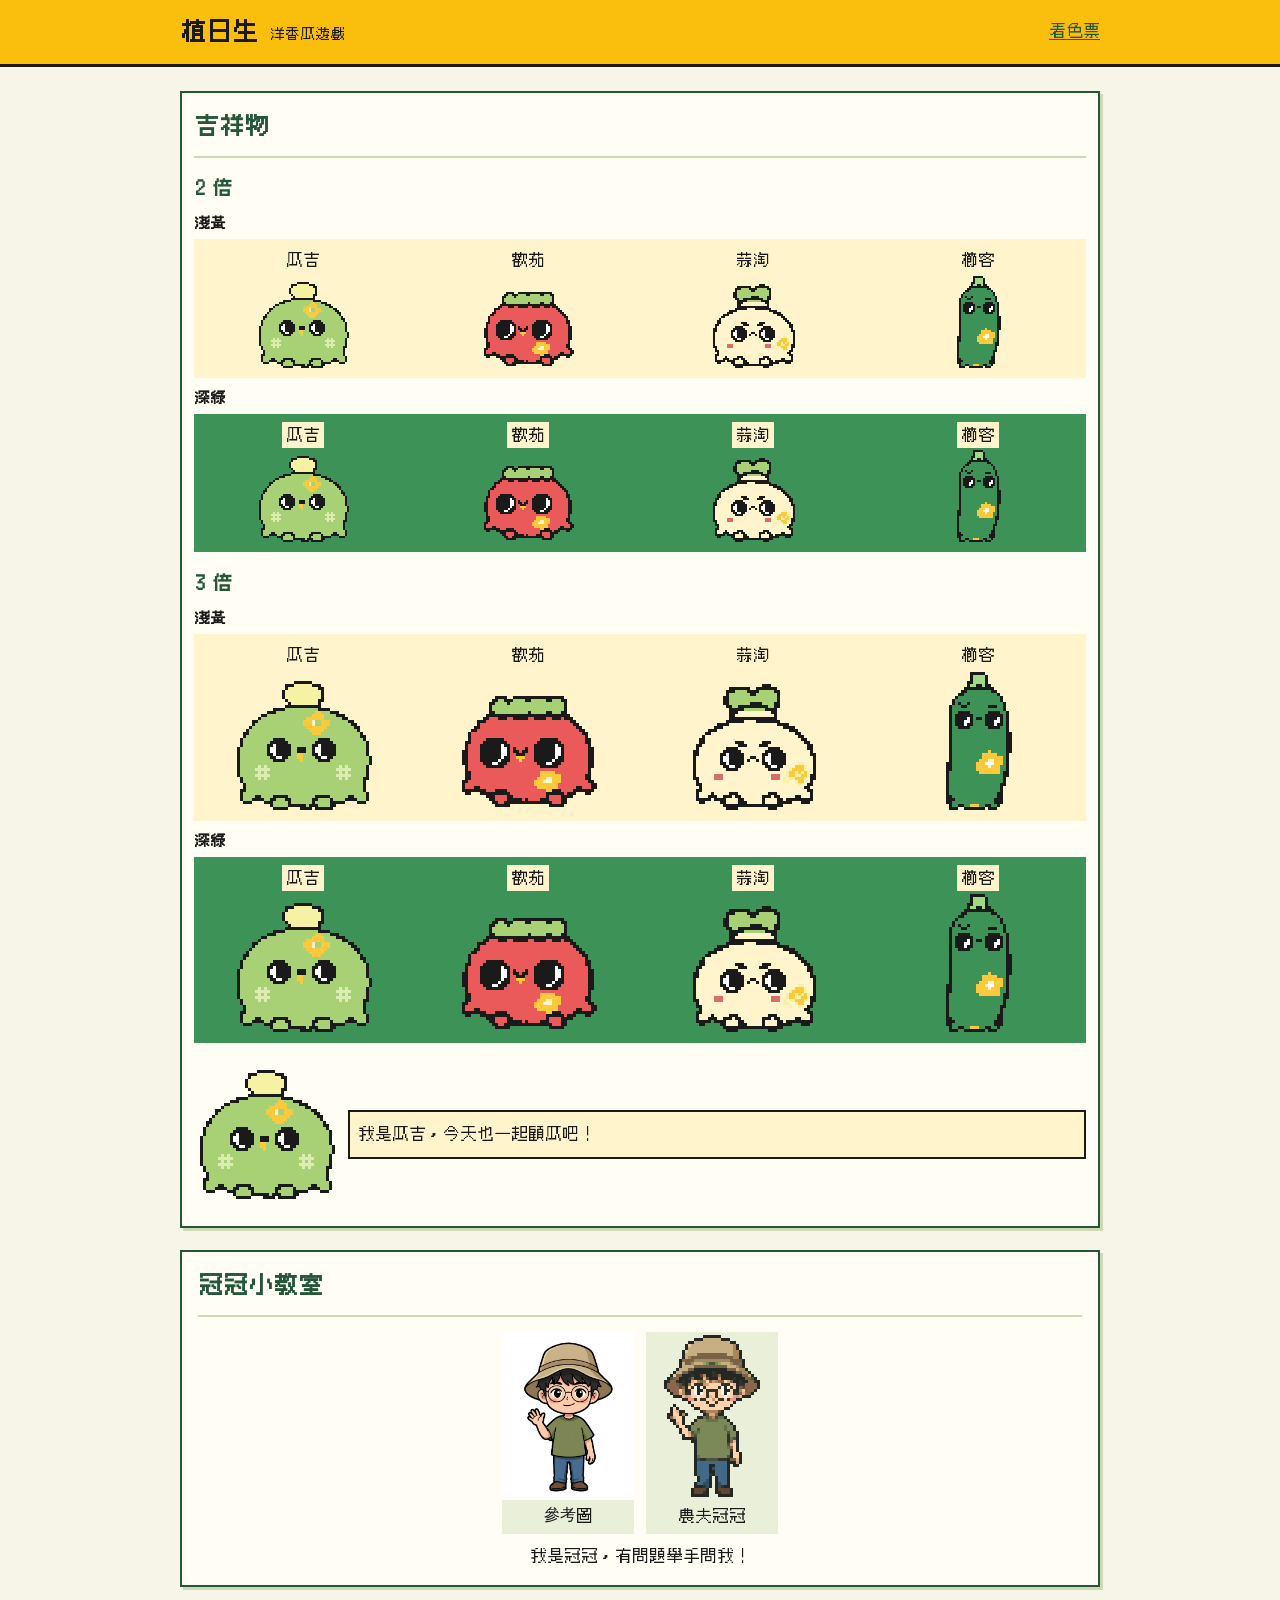
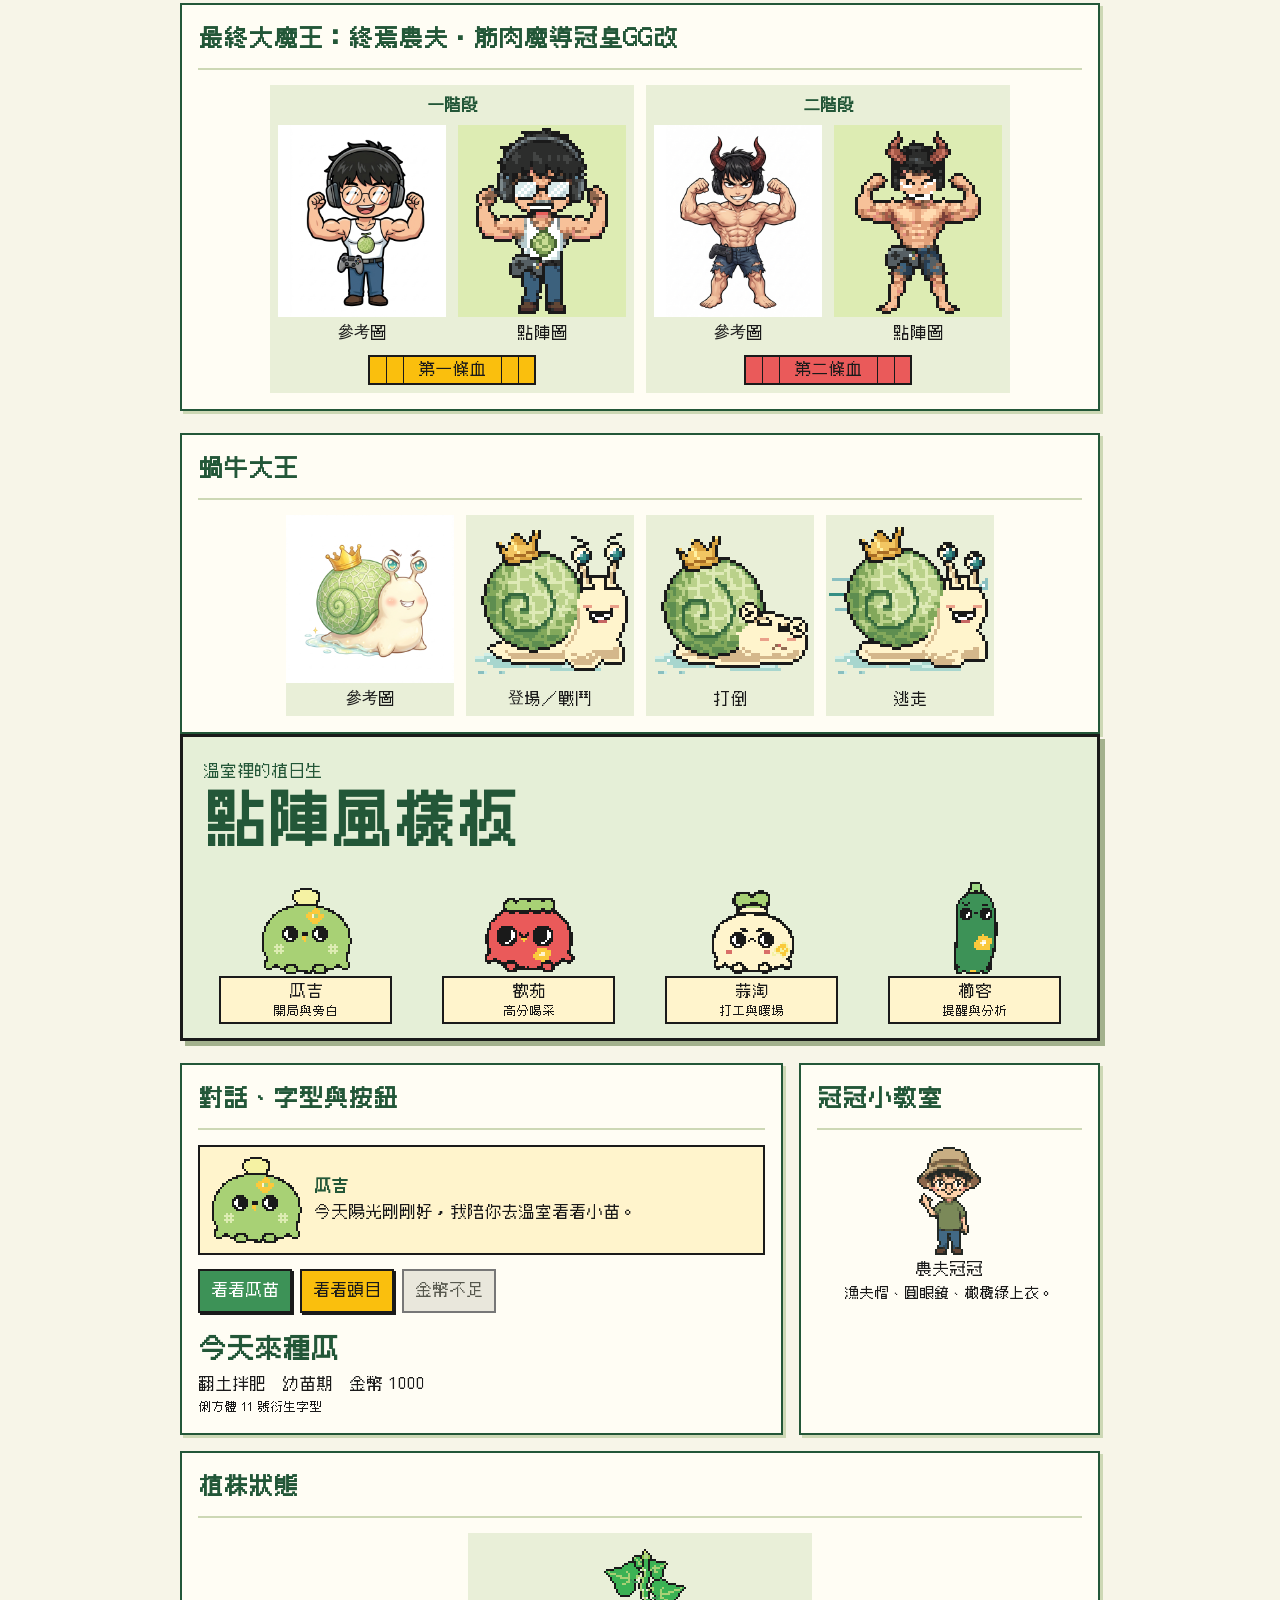
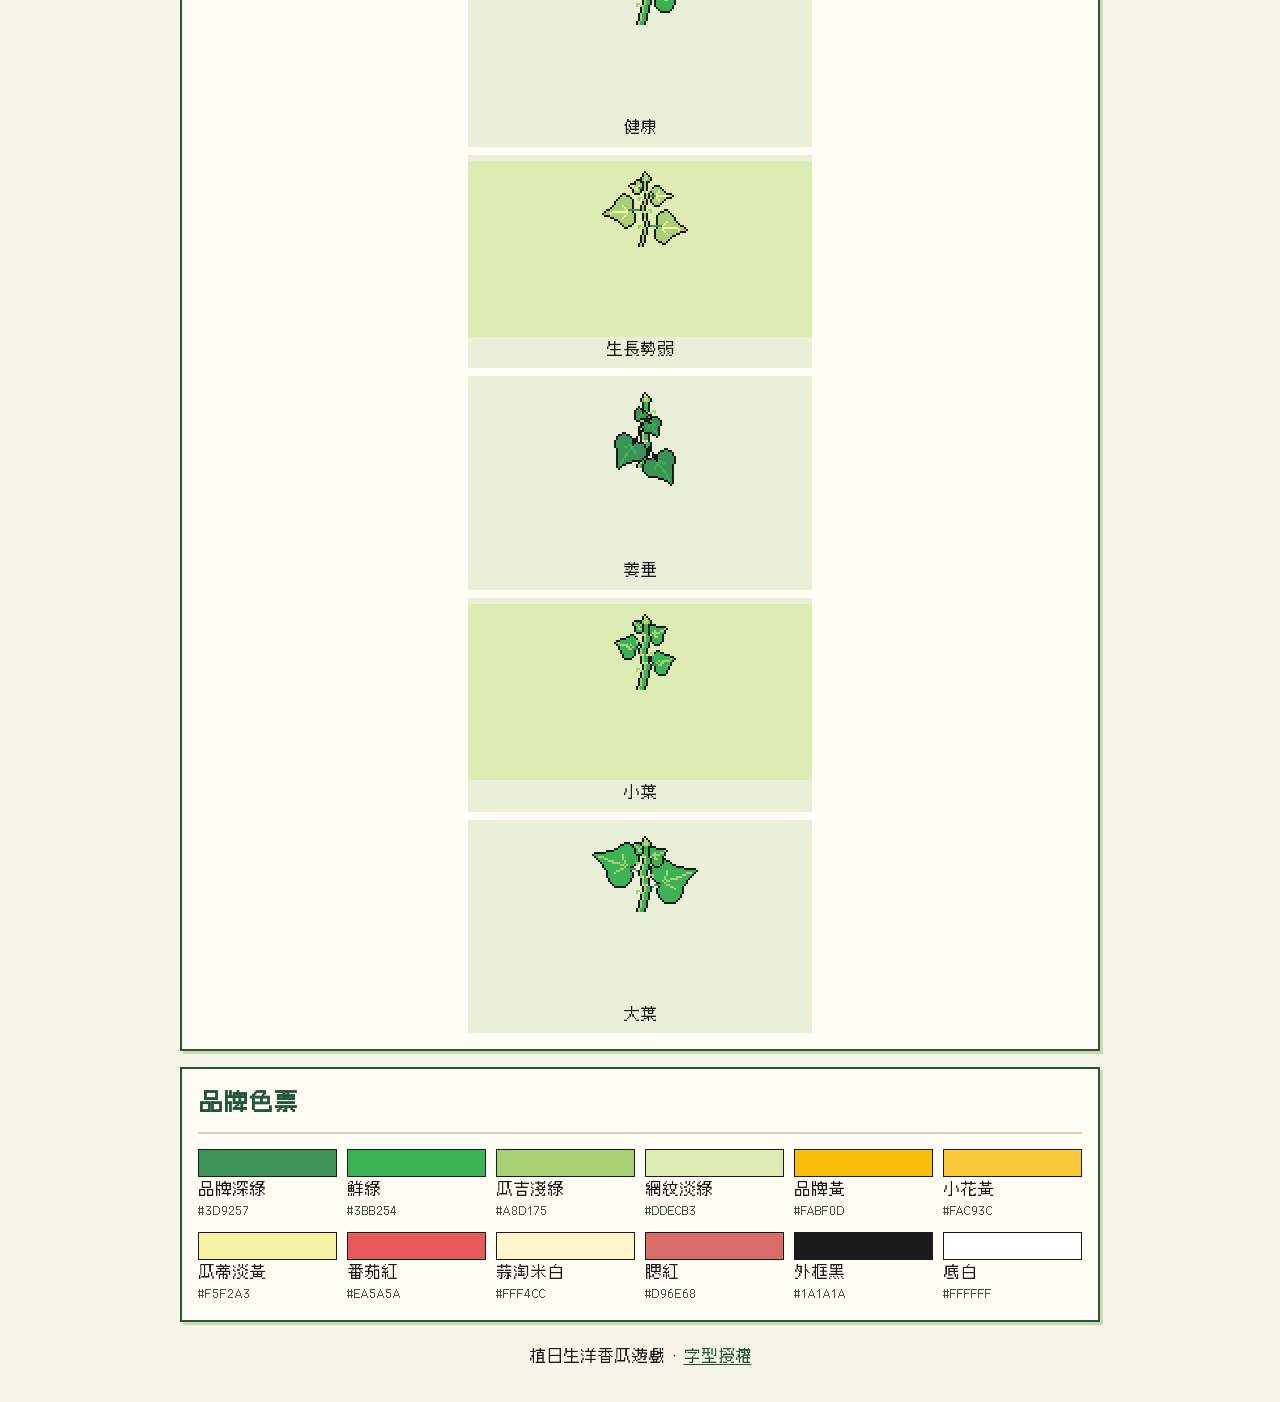
==== commit 0f1acff0: "重畫農夫冠冠、冠皇兩階段與蝸牛大王" ====
--- a/art-install/art-test.html
+++ b/art-install/art-test.html
@@ -7,74 +7,80 @@
 <link rel="stylesheet" href="art-test.css?v=art-install-1">
 <script src="gameData.js?v=art-install-1" defer></script>
 <script src="plants.js?v=art-install-1" defer></script>
-<script src="snail.js?v=art-install-1" defer></script>
+<script src="snail.js?v=character-redraw-1" defer></script>
 <script src="plant.js?v=art-install-1" defer></script>
 <script src="mascots.js?v=art-install-1" defer></script>
-<script src="guanguan.js?v=art-install-1" defer></script>
-<script src="boss.js?v=art-install-1" defer></script>
-<script src="boss_vine.js" defer></script>
-<script src="boss_wind.js" defer></script>
+<script src="guanguan.js?v=character-redraw-1" defer></script>
+<script src="boss.js?v=character-redraw-1" defer></script>
 <style>
-.boss-scenes {
-  --scene-scale: 2;
-  --scene-width: calc(180px * var(--scene-scale));
-  --scene-height: calc(320px * var(--scene-scale));
-  --sprite-size: 112px;
-}
-.boss-scenes-grid {
-  display: grid;
-  grid-template-columns: repeat(auto-fit, minmax(min(100%, var(--scene-width)), var(--scene-width)));
+.redraw-preview {
+  --redraw-width: 168px;
+  --redraw-height: 168px;
+}
+.guanguan-demo.redraw-preview {
+  --redraw-width: 132px;
+}
+.boss-demo.redraw-preview {
+  --redraw-height: 192px;
+  margin-inline: 0;
+}
+.redraw-tiles, .redraw-phases {
+  display: flex;
+  flex-wrap: wrap;
   justify-content: center;
   gap: 12px;
 }
-.boss-scene {
-  min-width: 0;
-  overflow-x: auto;
+.redraw-tiles figure {
+  display: grid;
+  grid-template-rows: var(--redraw-height) auto;
+  justify-items: stretch;
+  gap: 0;
+  padding: 0;
   background: #e9efd8;
-  outline: 1px solid var(--rule);
-}
-.boss-scene h3 {
+  text-align: center;
+}
+.redraw-tiles figure.redraw-reference {
+  background: #fff;
+}
+.redraw-tiles img, .redraw-preview .redraw-tiles canvas {
+  display: block;
+  width: var(--redraw-width);
+  height: var(--redraw-height);
   margin: 0;
-  padding: 6px 4px;
+}
+.redraw-preview .redraw-tiles canvas {
+  image-rendering: pixelated;
+}
+.redraw-tiles img {
+  object-fit: contain;
+}
+.redraw-tiles figcaption {
+  padding-block: 4px;
+  background: #e9efd8;
+}
+.redraw-phases section {
+  background: #e9efd8;
+  padding: 8px;
+}
+.redraw-phases h3 {
+  margin: 0 0 6px;
   color: var(--deep);
+  font-size: 16px;
   text-align: center;
-  font-size: 16px;
-}
-.boss-scene-stage {
-  position: relative;
-  width: var(--scene-width);
-  height: var(--scene-height);
-}
-.boss-scene-stage img {
-  display: block;
-  width: var(--scene-width);
-  height: var(--scene-height);
-  image-rendering: pixelated;
-}
-.boss-scene-poses {
-  display: grid;
-  grid-template-columns: repeat(3, var(--sprite-size));
-  justify-content: space-evenly;
+}
+.redraw-phases .boss-demo-hp {
+  margin: 5px auto 0;
+}
+.redraw-phases section:nth-child(2) .boss-demo-hp {
+  background: #EA5A5A;
+}
+.redraw-phases .boss-demo-hp .divider {
+  padding: 0;
+  z-index: 0;
+}
+.redraw-preview .redraw-note {
+  margin-top: 10px;
   text-align: center;
-}
-.boss-scene-stage .boss-scene-poses {
-  position: absolute;
-  inset: 46% 0 auto;
-}
-.boss-scene-poses canvas {
-  width: var(--sprite-size);
-  height: var(--sprite-size);
-  image-rendering: pixelated;
-}
-.boss-scene-labels {
-  width: var(--scene-width);
-  padding-block: 5px;
-  font-size: 14px;
-}
-@media (min-width: 1180px) {
-  .boss-scenes {
-    margin-inline: calc((100% - 1140px) / 2);
-  }
 }
 </style>
 </head>
@@ -122,28 +128,76 @@
 <p>我是瓜吉，今天也一起顧瓜吧！</p>
 </div>
 </section>
-<section class="panel guanguan-demo" aria-labelledby="guanguan-demo-title">
+<div id="character-redraw-preview">
+<section class="panel guanguan-demo redraw-preview" aria-labelledby="guanguan-demo-title">
 <h2 id="guanguan-demo-title">冠冠小教室</h2>
-<div class="mascot-dialogue">
+<div class="redraw-tiles">
+<figure class="redraw-reference">
+<img src="../art-refs/v2/char_guanguan.jpg" alt="戴漁夫帽的農夫冠冠揮手">
+<figcaption>參考圖</figcaption>
+</figure>
+<figure>
 <canvas width="44" height="56" data-guanguan aria-hidden="true"></canvas>
-<p>我是冠冠，有問題舉手問我！</p>
-</div>
-</section>
-<section class="panel boss-demo" aria-labelledby="boss-demo-title">
+<figcaption>農夫冠冠</figcaption>
+</figure>
+</div>
+<p class="redraw-note">我是冠冠，有問題舉手問我！</p>
+</section>
+<section class="panel boss-demo redraw-preview" aria-labelledby="boss-demo-title">
 <h2 id="boss-demo-title">最終大魔王：終焉農夫・筋肉魔導冠皇GG改</h2>
-<div class="boss-demo-grid">
-<figure>
-<figcaption>一階段</figcaption>
+<div class="redraw-phases">
+<section aria-labelledby="redraw-phase-1">
+<h3 id="redraw-phase-1">一階段</h3>
+<div class="redraw-tiles">
+<figure class="redraw-reference">
+<img src="../art-refs/v2/boss_gg_phase1.jpg" alt="戴耳機、穿網紋瓜白背心的一階段">
+<figcaption>參考圖</figcaption>
+</figure>
+<figure>
 <canvas width="56" height="64" data-boss-gg="1" aria-hidden="true"></canvas>
+<figcaption>點陣圖</figcaption>
+</figure>
+</div>
 <div class="boss-demo-hp"><span>第一條血</span></div>
-</figure>
-<figure>
-<figcaption>二階段</figcaption>
+</section>
+<section aria-labelledby="redraw-phase-2">
+<h3 id="redraw-phase-2">二階段</h3>
+<div class="redraw-tiles">
+<figure class="redraw-reference">
+<img src="../art-refs/v2/boss_gg_phase2.jpg" alt="長出紅角、穿破牛仔短褲的二階段">
+<figcaption>參考圖</figcaption>
+</figure>
+<figure>
 <canvas width="56" height="64" data-boss-gg="2" aria-hidden="true"></canvas>
+<figcaption>點陣圖</figcaption>
+</figure>
+</div>
 <div class="boss-demo-hp"><span>第二條血</span></div>
-</figure>
-</div>
-</section>
+</section>
+</div>
+</section>
+<section class="panel redraw-preview" id="bosses" aria-labelledby="snail-redraw-title">
+<h2 id="snail-redraw-title">蝸牛大王</h2>
+<div class="redraw-tiles">
+<figure class="redraw-reference">
+<img src="../art-refs/v2/boss_snail_B1.jpg" alt="戴金皇冠、背著網紋洋香瓜殼的蝸牛大王">
+<figcaption>參考圖</figcaption>
+</figure>
+<figure>
+<canvas width="56" height="56" data-snail="normal" aria-hidden="true"></canvas>
+<figcaption>登場／戰鬥</figcaption>
+</figure>
+<figure>
+<canvas width="56" height="56" data-snail="defeated" aria-hidden="true"></canvas>
+<figcaption>打倒</figcaption>
+</figure>
+<figure>
+<canvas width="56" height="56" data-snail="fled" aria-hidden="true"></canvas>
+<figcaption>逃走</figcaption>
+</figure>
+</div>
+</section>
+</div>
 <section class="hero" aria-labelledby="title">
 <div class="hero-copy"><p class="kicker">溫室裡的植日生</p><h1 id="title">點陣風樣板</h1></div>
 
@@ -170,53 +224,6 @@
 <figure><canvas data-sample-plant="smallLeaf" aria-hidden="true"></canvas><figcaption>小葉</figcaption></figure>
 <figure><canvas data-sample-plant="largeLeaf" aria-hidden="true"></canvas><figcaption>大葉</figcaption></figure>
 </div></section>
-<section class="panel" id="bosses"><h2>頭目立繪</h2>
-<div class="examples bosses">
-<figure><div class="portrait snail"><canvas width="56" height="56" data-snail="normal" aria-hidden="true"></canvas></div><figcaption>蝸牛大王</figcaption></figure>
-<figure><div class="portrait snail"><canvas width="56" height="56" data-snail="defeated" aria-hidden="true"></canvas></div><figcaption>倒下</figcaption></figure>
-<figure><div class="portrait snail"><canvas width="56" height="56" data-snail="fled" aria-hidden="true"></canvas></div><figcaption>逃走</figcaption></figure>
-</div></section>
-<section class="panel boss-scenes" id="boss-scenes" aria-labelledby="boss-scenes-title">
-<h2 id="boss-scenes-title">溫室場景與頭目</h2>
-<div class="boss-scenes-grid">
-<section class="boss-scene" aria-labelledby="boss-scene-day">
-<h3 id="boss-scene-day">日間溫室・徒長藤魔</h3>
-<div class="boss-scene-stage">
-<img src="bg/greenhouse_day.png?v=3" width="180" height="320" alt="">
-<div class="boss-scene-poses" data-scene-boss="vine">
-<canvas width="56" height="56" data-pose="normal" aria-hidden="true"></canvas>
-<canvas width="56" height="56" data-pose="defeated" aria-hidden="true"></canvas>
-<canvas width="56" height="56" data-pose="fled" aria-hidden="true"></canvas>
-</div>
-</div>
-<div class="boss-scene-poses boss-scene-labels"><span>登場</span><span>打倒</span><span>逃走</span></div>
-</section>
-<section class="boss-scene" aria-labelledby="boss-scene-night">
-<h3 id="boss-scene-night">夜間溫室・蝸牛大王</h3>
-<div class="boss-scene-stage">
-<img src="bg/greenhouse_night.png?v=3" width="180" height="320" alt="">
-<div class="boss-scene-poses" data-scene-boss="snail">
-<canvas width="56" height="56" data-pose="normal" aria-hidden="true"></canvas>
-<canvas width="56" height="56" data-pose="defeated" aria-hidden="true"></canvas>
-<canvas width="56" height="56" data-pose="fled" aria-hidden="true"></canvas>
-</div>
-</div>
-<div class="boss-scene-poses boss-scene-labels"><span>登場</span><span>打倒</span><span>逃走</span></div>
-</section>
-<section class="boss-scene" aria-labelledby="boss-scene-outside">
-<h3 id="boss-scene-outside">溫室外・落花風妖</h3>
-<div class="boss-scene-stage">
-<img src="bg/greenhouse_outside.png?v=3" width="180" height="320" alt="">
-<div class="boss-scene-poses" data-scene-boss="wind">
-<canvas width="56" height="56" data-pose="normal" aria-hidden="true"></canvas>
-<canvas width="56" height="56" data-pose="defeated" aria-hidden="true"></canvas>
-<canvas width="56" height="56" data-pose="fled" aria-hidden="true"></canvas>
-</div>
-</div>
-<div class="boss-scene-poses boss-scene-labels"><span>登場</span><span>打倒</span><span>逃走</span></div>
-</section>
-</div>
-</section>
 <section class="panel" id="palette"><h2>品牌色票</h2><ul class="swatches">
 <li><i style="--swatch:#3D9257"></i><span>品牌深綠</span><small>#3D9257</small></li>
 <li><i style="--swatch:#3BB254"></i><span>鮮綠</span><small>#3BB254</small></li>
@@ -246,11 +253,6 @@
     wrapper.innerHTML=StageArt.plant({...sample,...states[marker.dataset.samplePlant]});
     marker.replaceWith(wrapper);
   }
-  const drawSceneBoss = {vine: drawBossVine, snail: drawSnail, wind: drawBossWind};
-  for (const group of document.querySelectorAll("[data-scene-boss]")) {
-    const draw = drawSceneBoss[group.dataset.sceneBoss];
-    for (const canvas of group.querySelectorAll("[data-pose]")) draw(canvas, canvas.dataset.pose);
-  }
   StageArt.mount(document);
   for (const canvas of document.querySelectorAll("[data-boss-gg]")) {
     drawBossGG(canvas, Number(canvas.dataset.bossGg));
